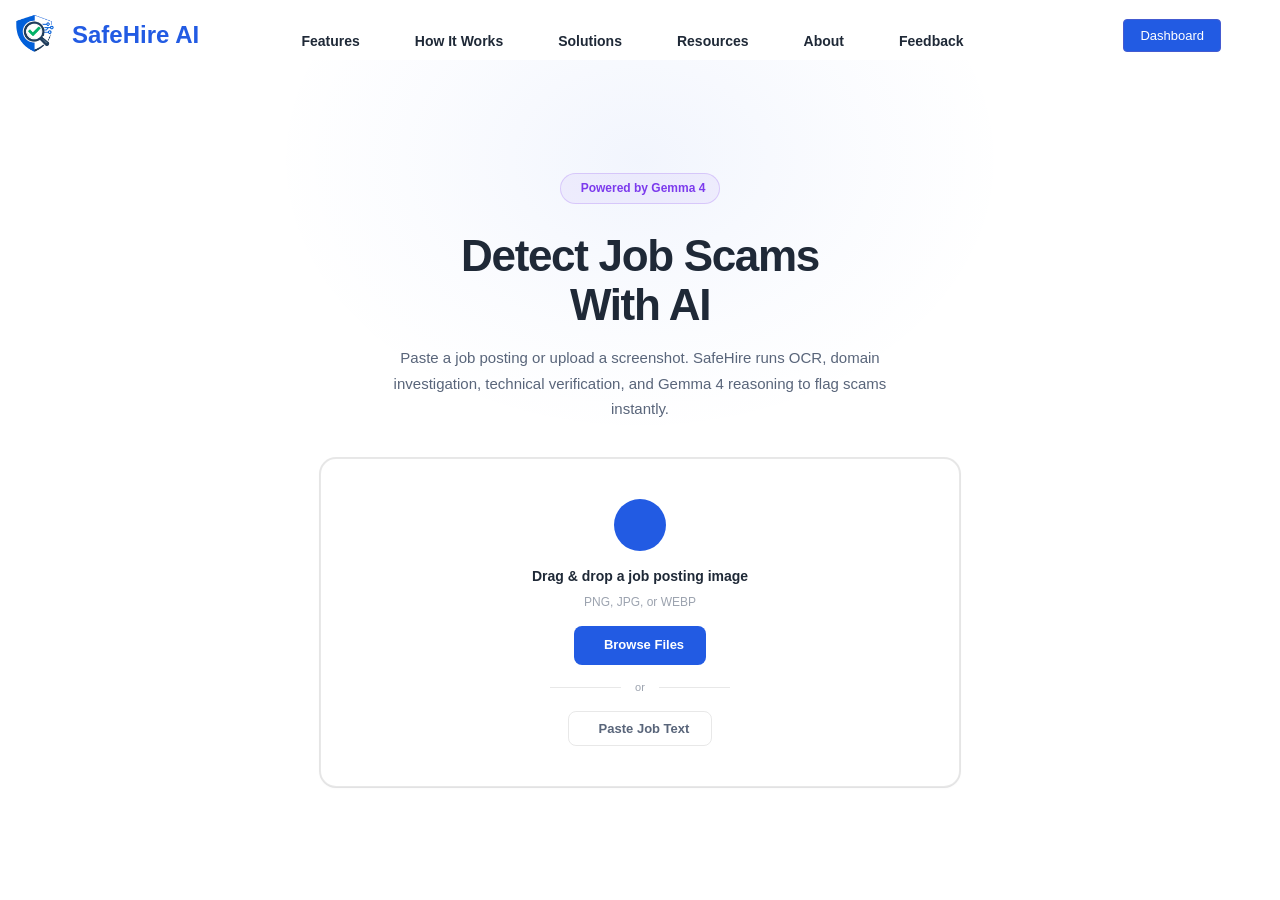
==== dashboard/dashboard.html @ 16c77e43 "feat: add feedback page with team contributions, judges feedback, and email delivery - Add Feedback " ====
<!DOCTYPE html>
<html lang="en">
<head>
<meta charset="UTF-8">
<meta name="viewport" content="width=device-width, initial-scale=1.0">
<title>SafeHire AI — Dashboard</title>
<link rel="stylesheet" href="style.css">
<link rel="stylesheet" href="https://cdnjs.cloudflare.com/ajax/libs/font-awesome/7.3.0/css/all.min.css" integrity="sha512-ApSLB1Pd3/bZN8fWB/RG9YhN/7bd9Hkf3AGaE2mPfebjrxagjuBtx2GcgdqIlJkUzwylBo61r9Xa9NmgBI0swA==" crossorigin="anonymous" referrerpolicy="no-referrer" />
<script src="https://unpkg.com/lucide@latest/dist/umd/lucide.js"></script>
<link rel="stylesheet" href="/dashboard/dashboard.css">
</head>
<body>

<!-- ============================== NAVBAR (same as landing page) ============================== -->
<nav class="navbar">
    <div class="nav-left">
       <a href="../index.html"><img src="/assets/logo.png" alt="SafeHire AI Logo" class="nav-logo"></a>
       <a href="../index.html"><h1 class="nav-title">SafeHire AI</h1></a>
    </div>
    <div class="nav-links" id="navLinks">
         <a href="/navbar/features.html">Features</a>
         <a href="/navbar/hiw.html">How It Works</a>
         <a href="/navbar/solutions.html">Solutions</a>
         <a href="/navbar/resources.html">Resources</a>
         <a href="/navbar/about.html">About</a>
         <a href="/navbar/feedback.html">Feedback</a>
    </div>
    <div class="nav-right">
        <button class="nav-signup-button" onclick="window.location.href='/dashboard/dashboard.html'">Dashboard</button>
        <button class="nav-theme-toggle" id="themeToggle" aria-label="Toggle theme">
            <i class="fa-solid fa-moon theme-icon-light"></i>
            <i class="fa-solid fa-sun theme-icon-dark"></i>
        </button>
        <button class="nav-hamburger" id="navHamburger" aria-label="Toggle navigation">
            <span></span>
            <span></span>
            <span></span>
        </button>
    </div>
</nav>

<!-- ============================== HERO SECTION ============================== -->
<section class="hero" id="heroSection">
  <div class="hero-bg-glow"></div>
  <div class="hero-content">

    <div class="hero-badge">
      <i data-lucide="sparkles"></i>
      <span>Powered by Gemma 4</span>
    </div>

    <h1 class="hero-title">Detect Job Scams<br>With AI</h1>
    <p class="hero-subtitle">Paste a job posting or upload a screenshot. SafeHire runs OCR, domain investigation, technical verification, and Gemma 4 reasoning to flag scams instantly.</p>

    <!-- Upload Card -->
    <div class="upload-card" id="uploadCard">
      <div class="upload-dropzone" id="dropzone">
        <div class="upload-icon-wrap">
          <i data-lucide="cloud-upload"></i>
        </div>
        <p class="upload-main-text">Drag & drop a job posting image</p>
        <p class="upload-sub-text">PNG, JPG, or WEBP</p>
        <label class="upload-browse-btn" for="fileInput">
          <i data-lucide="folder-open"></i>
          Browse Files
        </label>
        <input type="file" id="fileInput" accept="image/*" hidden>
        <div class="upload-divider">
          <span>or</span>
        </div>
        <button class="upload-paste-btn" id="pasteTextBtn">
          <i data-lucide="clipboard-paste"></i>
          Paste Job Text
        </button>
      </div>

      <!-- Paste text area -->
      <div class="paste-area" id="pasteArea" style="display:none;">
        <textarea id="pasteInput" placeholder="Paste the job posting text here..." rows="6"></textarea>
        <div class="paste-actions">
          <button class="btn-ghost" id="pasteCancelBtn">Cancel</button>
          <button class="btn-primary" id="pasteAnalyzeBtn">
            <i data-lucide="play"></i>
            Analyze Text
          </button>
        </div>
      </div>

      <!-- Image preview -->
      <div class="upload-preview" id="uploadPreview" style="display:none;">
        <img id="previewImg" src="" alt="Preview">
        <div class="preview-info">
          <span id="previewFileName"></span>
          <button class="btn-ghost btn-sm" id="previewRemoveBtn">
            <i data-lucide="x"></i> Remove
          </button>
        </div>
        <button class="btn-primary btn-analyze" id="analyzeBtn">
          <i data-lucide="scan"></i>
          Analyze Job Posting
        </button>
      </div>
    </div>

    <!-- Processing Pipeline -->
    <div class="pipeline" id="pipeline" style="display:none;">
      <div class="pipeline-header">
        <div class="pipeline-spinner-lg"></div>
        <span class="pipeline-status-text">Analyzing...</span>
      </div>
      <div class="pipeline-inner">
        <div class="pipeline-step" data-step="uploading">
          <div class="step-indicator">
            <div class="step-dot"></div>
            <div class="step-spinner"></div>
            <div class="step-check">&#10003;</div>
            <div class="step-fail">&#10007;</div>
          </div>
          <div class="step-line"></div>
          <div class="step-content">
            <span class="step-label" data-active="Uploading..." data-complete="Upload Complete" data-failed="Upload Failed">Uploading...</span>
          </div>
        </div>
        <div class="pipeline-step" data-step="ocr">
          <div class="step-indicator">
            <div class="step-dot"></div>
            <div class="step-spinner"></div>
            <div class="step-check">&#10003;</div>
            <div class="step-fail">&#10007;</div>
          </div>
          <div class="step-line"></div>
          <div class="step-content">
            <span class="step-label" data-active="OCR Extraction..." data-complete="OCR Complete" data-failed="OCR Failed">OCR Extraction...</span>
          </div>
        </div>
        <div class="pipeline-step" data-step="entity">
          <div class="step-indicator">
            <div class="step-dot"></div>
            <div class="step-spinner"></div>
            <div class="step-check">&#10003;</div>
            <div class="step-fail">&#10007;</div>
          </div>
          <div class="step-line"></div>
          <div class="step-content">
            <span class="step-label" data-active="Gemma Entity Extraction..." data-complete="Entity Extraction Complete" data-failed="Entity Extraction Failed">Gemma Entity Extraction...</span>
          </div>
        </div>
        <div class="pipeline-step" data-step="technical">
          <div class="step-indicator">
            <div class="step-dot"></div>
            <div class="step-spinner"></div>
            <div class="step-check">&#10003;</div>
            <div class="step-fail">&#10007;</div>
          </div>
          <div class="step-line"></div>
          <div class="step-content">
            <span class="step-label" data-active="Technical Investigation..." data-complete="Investigation Complete" data-failed="Investigation Failed">Technical Investigation...</span>
          </div>
        </div>
        <div class="pipeline-step" data-step="content_analysis">
          <div class="step-indicator">
            <div class="step-dot"></div>
            <div class="step-spinner"></div>
            <div class="step-check">&#10003;</div>
            <div class="step-fail">&#10007;</div>
          </div>
          <div class="step-line"></div>
          <div class="step-content">
            <span class="step-label" data-active="Content Analysis..." data-complete="Content Analysis Complete" data-failed="Content Analysis Failed">Content Analysis...</span>
          </div>
        </div>
        <div class="pipeline-step" data-step="reasoning">
          <div class="step-indicator">
            <div class="step-dot"></div>
            <div class="step-spinner"></div>
            <div class="step-check">&#10003;</div>
            <div class="step-fail">&#10007;</div>
          </div>
          <div class="step-line"></div>
          <div class="step-content">
            <span class="step-label" data-active="Gemma AI Reasoning..." data-complete="Reasoning Complete" data-failed="Reasoning Failed">Gemma AI Reasoning...</span>
          </div>
        </div>
        <div class="pipeline-step" data-step="report">
          <div class="step-indicator">
            <div class="step-dot"></div>
            <div class="step-spinner"></div>
            <div class="step-check">&#10003;</div>
            <div class="step-fail">&#10007;</div>
          </div>
          <div class="step-content">
            <span class="step-label" data-active="Generating Report..." data-complete="Report Complete" data-failed="Report Failed">Generating Report...</span>
          </div>
        </div>
      </div>
    </div>

  </div>
</section>

<!-- ============================== RESULTS DASHBOARD ============================== -->
<section class="results-section" id="resultsSection" style="display:none;">

  <div class="results-header">
    <h2 class="results-title">
      <i data-lucide="clipboard-check"></i>
      Analysis Results
    </h2>
    <button class="btn-ghost" id="newAnalysisBtn">
      <i data-lucide="plus"></i>
      New Analysis
    </button>
  </div>

  <!-- Top Row: Verdict + Job Info -->
  <div class="results-top-row">
    <div class="card verdict-card" id="verdictCard">
      <div class="card-accent-bar"></div>
      <div class="card-header">
        <h3><i data-lucide="shield-alert"></i> Final AI Verdict</h3>
      </div>
      <div class="verdict-body">
        <div class="verdict-badge" id="verdictBadge">SAFE</div>
        <div class="verdict-score">
          <span class="score-number" id="scoreNumber">18</span>
          <span class="score-total">/ 100</span>
        </div>
        <div class="risk-breakdown" id="riskBreakdown">
          <div class="risk-component">
            <span class="risk-component-label">Technical</span>
            <div class="risk-bar-track"><div class="risk-bar-fill" id="riskBarTechnical" style="width:0%"></div></div>
            <span class="risk-component-value" id="riskValTechnical">--</span>
          </div>
          <div class="risk-component">
            <span class="risk-component-label">Content</span>
            <div class="risk-bar-track"><div class="risk-bar-fill" id="riskBarContent" style="width:0%"></div></div>
            <span class="risk-component-value" id="riskValContent">--</span>
          </div>
          <div class="risk-component">
            <span class="risk-component-label">Reasoning</span>
            <div class="risk-bar-track"><div class="risk-bar-fill" id="riskBarReasoning" style="width:0%"></div></div>
            <span class="risk-component-value" id="riskValReasoning">--</span>
          </div>
        </div>
        <div class="verdict-meta">
          <div class="meta-item">
            <span class="meta-label">Confidence</span>
            <span class="meta-value" id="confidenceLevel">High</span>
          </div>
          <div class="meta-item">
            <span class="meta-label">Generated</span>
            <span class="meta-value" id="generatedTime">--</span>
          </div>
        </div>
      </div>
    </div>

    <div class="card" id="jobInfoCard">
      <div class="card-header">
        <h3><i data-lucide="briefcase"></i> Extracted Job Information</h3>
      </div>
      <div class="job-info-grid" id="jobInfoGrid">
        <div class="info-row"><span class="info-label">Company</span><span class="info-value" id="infoCompany">--</span></div>
        <div class="info-row"><span class="info-label">Job Title</span><span class="info-value" id="infoTitle">--</span></div>
        <div class="info-row"><span class="info-label">Location</span><span class="info-value" id="infoLocation">--</span></div>
        <div class="info-row"><span class="info-label">Salary</span><span class="info-value" id="infoSalary">--</span></div>
        <div class="info-row"><span class="info-label">Recruiter</span><span class="info-value" id="infoRecruiter">--</span></div>
        <div class="info-row"><span class="info-label">Email</span><span class="info-value" id="infoEmail">--</span></div>
        <div class="info-row"><span class="info-label">Phone</span><span class="info-value" id="infoPhone">--</span></div>
        <div class="info-row"><span class="info-label">Website</span><span class="info-value" id="infoWebsite">--</span></div>
        <div class="info-row full-width"><span class="info-label">Required Skills</span><span class="info-value" id="infoSkills">--</span></div>
      </div>
    </div>
  </div>

  <!-- Main 2-Column Grid -->
  <div class="results-grid">
    <div class="results-left">

      <div class="card reasoning-card" id="reasoningCard">
        <div class="card-accent-bar card-accent-bar--purple"></div>
        <div class="card-header">
          <h3><i data-lucide="brain-circuit"></i> Gemma 4 AI Reasoning</h3>
          <span class="gemma-badge">Gemma 4</span>
        </div>
        <div class="reasoning-body">
          <div class="reasoning-row"><span class="reasoning-label">Risk Score</span><span class="reasoning-value" id="reasoningScore">--</span></div>
          <div class="reasoning-row"><span class="reasoning-label">Final Verdict</span><span class="reasoning-value" id="reasoningVerdict">--</span></div>
          <div class="reasoning-section">
            <h4><i data-lucide="flag"></i> Red Flags</h4>
            <ul id="redFlagsList" class="flag-list red-flags"></ul>
          </div>
          <div class="reasoning-section">
            <h4><i data-lucide="flag"></i> Green Flags</h4>
            <ul id="greenFlagsList" class="flag-list green-flags"></ul>
          </div>
          <div class="reasoning-section">
            <h4><i data-lucide="message-square"></i> Detailed Explanation</h4>
            <p class="explanation-text" id="explanationText">--</p>
          </div>
        </div>
      </div>

      <div class="card" id="contentAnalysisCard">
        <div class="card-header">
          <h3><i data-lucide="file-search"></i> Content Analysis</h3>
        </div>
        <div id="contentAnalysisBody">
          <p class="placeholder-text">Analyzing...</p>
        </div>
      </div>

    </div>

    <div class="results-right">

      <div class="card" id="technicalCard">
        <div class="card-header">
          <h3><i data-lucide="radar"></i> Technical Investigation</h3>
        </div>
        <div class="tech-checks" id="techChecks">
          <div class="tech-row" data-check="domain_registered"><span class="tech-icon"><i data-lucide="globe"></i></span><span class="tech-label">Domain Registered</span><span class="tech-status" id="checkDomainRegistered">--</span></div>
          <div class="tech-row" data-check="website_reachable"><span class="tech-icon"><i data-lucide="wifi"></i></span><span class="tech-label">Website Reachable</span><span class="tech-status" id="checkWebsiteReachable">--</span></div>
          <div class="tech-row" data-check="https_enabled"><span class="tech-icon"><i data-lucide="lock"></i></span><span class="tech-label">HTTPS Enabled</span><span class="tech-status" id="checkHttpsEnabled">--</span></div>
          <div class="tech-row" data-check="ssl_valid"><span class="tech-icon"><i data-lucide="shield-check"></i></span><span class="tech-label">SSL Certificate Valid</span><span class="tech-status" id="checkSslValid">--</span></div>
          <div class="tech-row" data-check="mx_record"><span class="tech-icon"><i data-lucide="mail"></i></span><span class="tech-label">MX Record</span><span class="tech-status" id="checkMxRecord">--</span></div>
          <div class="tech-row" data-check="spf_record"><span class="tech-icon"><i data-lucide="shield"></i></span><span class="tech-label">SPF Record</span><span class="tech-status" id="checkSpfRecord">--</span></div>
          <div class="tech-row" data-check="dmarc_record"><span class="tech-icon"><i data-lucide="shield-alert"></i></span><span class="tech-label">DMARC Record</span><span class="tech-status" id="checkDmarcRecord">--</span></div>
          <div class="tech-row" data-check="email_domain_match"><span class="tech-icon"><i data-lucide="at-sign"></i></span><span class="tech-label">Email Domain Match</span><span class="tech-status" id="checkEmailDomainMatch">--</span></div>
          <div class="tech-row" data-check="disposable_email"><span class="tech-icon"><i data-lucide="trash-2"></i></span><span class="tech-label">Disposable Email</span><span class="tech-status" id="checkDisposableEmail">--</span></div>
          <div class="tech-row" data-check="free_email"><span class="tech-icon"><i data-lucide="inbox"></i></span><span class="tech-label">Free Email Provider</span><span class="tech-status" id="checkFreeEmail">--</span></div>
          <div class="tech-row" data-check="live_verification"><span class="tech-icon"><i data-lucide="activity"></i></span><span class="tech-label">Live Website Verification</span><span class="tech-status" id="checkLiveVerification">--</span></div>
          <div class="tech-row" data-check="phone_valid"><span class="tech-icon"><i data-lucide="phone"></i></span><span class="tech-label">Phone Valid</span><span class="tech-status" id="checkPhoneValid">--</span></div>
        </div>
      </div>

      <div class="card" id="riskIndicatorsCard">
        <div class="card-header">
          <h3><i data-lucide="alert-triangle"></i> Risk Indicators</h3>
        </div>
        <div class="risk-chips" id="riskChips"></div>
      </div>

      <div class="card" id="evidenceCard">
        <div class="card-header">
          <h3><i data-lucide="file-search"></i> Technical Evidence</h3>
        </div>
        <div class="accordion" id="evidenceAccordion">
          <div class="accordion-item">
            <button class="accordion-trigger" data-target="whoisContent"><span><i data-lucide="clock"></i> WHOIS Information</span><span class="tech-status" id="whoisStatus" style="font-size:11px;margin-right:8px;">UNKNOWN</span><i data-lucide="chevron-down" class="accordion-chevron"></i></button>
            <div class="accordion-content" id="whoisContent"><div class="evidence-grid"><div class="evidence-row"><span class="evidence-label">Creation Date</span><span class="evidence-value" id="whoisCreated">--</span></div><div class="evidence-row"><span class="evidence-label">Expiry Date</span><span class="evidence-value" id="whoisExpiry">--</span></div><div class="evidence-row"><span class="evidence-label">Registrar</span><span class="evidence-value" id="whoisRegistrar">--</span></div></div></div>
          </div>
          <div class="accordion-item">
            <button class="accordion-trigger" data-target="dnsContent"><span><i data-lucide="network"></i> DNS Records</span><span class="tech-status" id="dnsStatus" style="font-size:11px;margin-right:8px;">UNKNOWN</span><i data-lucide="chevron-down" class="accordion-chevron"></i></button>
            <div class="accordion-content" id="dnsContent"><div class="evidence-grid"><div class="evidence-row"><span class="evidence-label">A Records</span><span class="evidence-value mono" id="dnsA">--</span></div><div class="evidence-row"><span class="evidence-label">MX Records</span><span class="evidence-value mono" id="dnsMx">--</span></div><div class="evidence-row"><span class="evidence-label">TXT Records</span><span class="evidence-value mono" id="dnsTxt">--</span></div></div></div>
          </div>
          <div class="accordion-item">
            <button class="accordion-trigger" data-target="tlsContent"><span><i data-lucide="lock"></i> TLS / SSL Details</span><span class="tech-status" id="tlsStatus" style="font-size:11px;margin-right:8px;">UNKNOWN</span><i data-lucide="chevron-down" class="accordion-chevron"></i></button>
            <div class="accordion-content" id="tlsContent"><div class="evidence-grid"><div class="evidence-row"><span class="evidence-label">TLS Version</span><span class="evidence-value" id="tlsVersion">--</span></div><div class="evidence-row"><span class="evidence-label">SSL Issuer</span><span class="evidence-value" id="tlsIssuer">--</span></div></div></div>
          </div>
          <div class="accordion-item">
            <button class="accordion-trigger" data-target="httpContent"><span><i data-lucide="globe"></i> HTTP Status</span><i data-lucide="chevron-down" class="accordion-chevron"></i></button>
            <div class="accordion-content" id="httpContent"><div class="evidence-grid"><div class="evidence-row"><span class="evidence-label">HTTP Status Code</span><span class="evidence-value" id="httpStatus">--</span></div></div></div>
          </div>
          <div class="accordion-item">
            <button class="accordion-trigger" data-target="emailValidContent"><span><i data-lucide="mail-check"></i> Email Validation</span><span class="tech-status" id="emailValidStatus" style="font-size:11px;margin-right:8px;">UNKNOWN</span><i data-lucide="chevron-down" class="accordion-chevron"></i></button>
            <div class="accordion-content" id="emailValidContent"><div class="evidence-grid"><div class="evidence-row"><span class="evidence-label">Deliverability</span><span class="evidence-value" id="emailDeliverability">--</span></div><div class="evidence-row"><span class="evidence-label">Quality Score</span><span class="evidence-value" id="emailQualityScore">--</span></div><div class="evidence-row"><span class="evidence-label">SMTP Valid</span><span class="evidence-value" id="emailSmtpValid">--</span></div><div class="evidence-row"><span class="evidence-label">MX Found</span><span class="evidence-value" id="emailMxFound">--</span></div><div class="evidence-row"><span class="evidence-label">Disposable</span><span class="evidence-value" id="emailDisposable">--</span></div><div class="evidence-row"><span class="evidence-label">Free Email</span><span class="evidence-value" id="emailFree">--</span></div><div class="evidence-row"><span class="evidence-label">Role Email</span><span class="evidence-value" id="emailRole">--</span></div><div class="evidence-row"><span class="evidence-label">Catch-All</span><span class="evidence-value" id="emailCatchall">--</span></div><div class="evidence-row"><span class="evidence-label">Autocorrect</span><span class="evidence-value" id="emailAutocorrect">--</span></div></div></div>
          </div>
          <div class="accordion-item">
            <button class="accordion-trigger" data-target="phoneIntelContent"><span><i data-lucide="phone"></i> Phone Intelligence</span><span class="tech-status" id="phoneIntelStatus" style="font-size:11px;margin-right:8px;">UNKNOWN</span><i data-lucide="chevron-down" class="accordion-chevron"></i></button>
            <div class="accordion-content" id="phoneIntelContent"><div class="evidence-grid"><div class="evidence-row"><span class="evidence-label">Valid</span><span class="evidence-value" id="phoneValid">--</span></div><div class="evidence-row"><span class="evidence-label">Line Type</span><span class="evidence-value" id="phoneLineType">--</span></div><div class="evidence-row"><span class="evidence-label">Line Status</span><span class="evidence-value" id="phoneLineStatus">--</span></div><div class="evidence-row"><span class="evidence-label">Carrier</span><span class="evidence-value" id="phoneCarrier">--</span></div><div class="evidence-row"><span class="evidence-label">Country</span><span class="evidence-value" id="phoneCountry">--</span></div><div class="evidence-row"><span class="evidence-label">Risk Level</span><span class="evidence-value" id="phoneRiskLevel">--</span></div><div class="evidence-row"><span class="evidence-label">Breaches</span><span class="evidence-value" id="phoneBreaches">--</span></div></div></div>
          </div>
        </div>
      </div>

    </div>
  </div>

  <!-- Processing Timeline -->
  <div class="timeline-section" id="timelineSection">
    <h3 class="timeline-title"><i data-lucide="git-branch"></i> Processing Timeline</h3>
    <div class="timeline" id="timeline">
      <div class="timeline-item" data-tl="ocr"><div class="tl-dot"></div><div class="tl-line"></div><div class="tl-content"><i data-lucide="scan-text"></i><span>OCR Complete</span></div></div>
      <div class="timeline-item" data-tl="entity"><div class="tl-dot"></div><div class="tl-line"></div><div class="tl-content"><i data-lucide="brain"></i><span>Entity Extraction</span></div></div>
      <div class="timeline-item" data-tl="domain"><div class="tl-dot"></div><div class="tl-line"></div><div class="tl-content"><i data-lucide="globe"></i><span>Domain Investigation</span></div></div>
      <div class="timeline-item" data-tl="dns"><div class="tl-dot"></div><div class="tl-line"></div><div class="tl-content"><i data-lucide="network"></i><span>DNS Verification</span></div></div>
      <div class="timeline-item" data-tl="ssl"><div class="tl-dot"></div><div class="tl-line"></div><div class="tl-content"><i data-lucide="lock"></i><span>SSL Verification</span></div></div>
      <div class="timeline-item" data-tl="email"><div class="tl-dot"></div><div class="tl-line"></div><div class="tl-content"><i data-lucide="mail-check"></i><span>Email Analysis</span></div></div>
      <div class="timeline-item" data-tl="reasoning"><div class="tl-dot"></div><div class="tl-line"></div><div class="tl-content"><i data-lucide="brain-circuit"></i><span>Gemma AI Reasoning</span></div></div>
      <div class="timeline-item" data-tl="report"><div class="tl-dot"></div><div class="tl-content"><i data-lucide="file-check"></i><span>Final Report Generated</span></div></div>
    </div>
  </div>

</section>

<script src="script.js"></script>
<script src="/dashboard/dashboard.js"></script>
</body>
</html>
---- dashboard/dashboard.css ----
/* ==========================================================================
   ROOT VARIABLES — Light Theme (default, matches landing page)
   ========================================================================== */
:root {
  --bg-primary: #ffffff;
  --bg-secondary: #f8f9fb;
  --bg-card: #ffffff;
  --bg-card-hover: #f8f9fb;
  --border: rgba(128, 128, 128, 0.18);
  --border-hover: rgba(128, 128, 128, 0.32);
  --text-primary: #1f2937;
  --text-secondary: #59657a;
  --text-muted: #9ca3af;
  --accent: #225be3;
  --accent-hover: #1d4fd8;
  --accent-light: rgba(34, 91, 227, 0.08);
  --green: #10b981;
  --green-bg: rgba(16, 185, 129, 0.08);
  --green-border: rgba(16, 185, 129, 0.25);
  --red: #ef4444;
  --red-bg: rgba(239, 68, 68, 0.06);
  --red-border: rgba(239, 68, 68, 0.2);
  --orange: #f59e0b;
  --orange-bg: rgba(245, 158, 11, 0.08);
  --orange-border: rgba(245, 158, 11, 0.25);
  --blue-bg: rgba(34, 91, 227, 0.06);
  --blue-border: rgba(34, 91, 227, 0.2);
  --purple: #7c3aed;
  --purple-bg: rgba(124, 58, 237, 0.06);
  --purple-border: rgba(124, 58, 237, 0.2);
  --shadow-card: 0 1px 3px rgba(16, 24, 40, 0.04), 0 0 0 1px var(--border);
  --shadow-card-hover: 0 4px 16px rgba(16, 24, 40, 0.08), 0 0 0 1px var(--border-hover);
  --radius-sm: 6px;
  --radius-md: 8px;
  --radius-lg: 12px;
  --radius-xl: 16px;
  --radius-full: 9999px;
  --topnav-h: 60px;
  --transition: 0.2s ease;
}

/* ==========================================================================
   DARK MODE — activated via body.light (JS toggle)
   ========================================================================== */
body.light {
  --bg-primary: #0a0a12;
  --bg-secondary: #101019;
  --bg-card: rgba(255, 255, 255, 0.03);
  --bg-card-hover: rgba(255, 255, 255, 0.05);
  --border: rgba(255, 255, 255, 0.07);
  --border-hover: rgba(255, 255, 255, 0.14);
  --text-primary: #f0f4f8;
  --text-secondary: #8b97a8;
  --text-muted: #5a6577;
  --accent: #6366f1;
  --accent-hover: #4f46e5;
  --accent-light: rgba(99, 102, 241, 0.1);
  --green: #10b981;
  --green-bg: rgba(16, 185, 129, 0.1);
  --green-border: rgba(16, 185, 129, 0.2);
  --red: #ef4444;
  --red-bg: rgba(239, 68, 68, 0.1);
  --red-border: rgba(239, 68, 68, 0.2);
  --orange: #f59e0b;
  --orange-bg: rgba(245, 158, 11, 0.1);
  --orange-border: rgba(245, 158, 11, 0.2);
  --blue-bg: rgba(99, 102, 241, 0.1);
  --blue-border: rgba(99, 102, 241, 0.2);
  --purple: #8b5cf6;
  --purple-bg: rgba(139, 92, 246, 0.1);
  --purple-border: rgba(139, 92, 246, 0.2);
  --shadow-card: 0 2px 12px rgba(0, 0, 0, 0.25), 0 0 0 1px var(--border);
  --shadow-card-hover: 0 8px 32px rgba(0, 0, 0, 0.35), 0 0 0 1px var(--border-hover);
}

/* ==========================================================================
   RESET
   ========================================================================== */
*, *::before, *::after { box-sizing: border-box; margin: 0; padding: 0; }

body {
  font-family: -apple-system, BlinkMacSystemFont, 'SF Pro Display', 'SF Pro Text', 'Helvetica Neue', Helvetica, Arial, sans-serif;
  background: var(--bg-primary);
  color: var(--text-primary);
  font-size: 14px;
  line-height: 1.6;
  -webkit-font-smoothing: antialiased;
  min-height: 100vh;
  overflow-x: hidden;
  padding-top: 60px;
}

button, input, textarea, select { font-family: inherit; }
button { cursor: pointer; border: none; background: none; color: inherit; }
a { text-decoration: none; color: inherit; }
ul { list-style: none; }
img { max-width: 100%; display: block; }
svg { display: inline-block; vertical-align: middle; }

/* ==========================================================================
   NAVBAR (landing page style)
   ========================================================================== */
.navbar {
  background: none;
  position: fixed;
  width: 100%;
  top: 0;
  z-index: 1000;
  height: 60px;
  display: grid;
  grid-template-columns: 1fr auto 1fr;
  align-items: center;
  padding-left: 0;
  padding-right: 15px;
  transition: background-color 0.3s ease, box-shadow 0.3s ease, border 0.3s ease;
}

.navbar.scrolled {
  background: rgba(255, 255, 255, 0.96);
  box-shadow: 0 16px 40px rgba(15, 23, 42, 0.08);
  border-bottom: 1px solid rgba(34, 91, 227, 0.08);
  backdrop-filter: blur(12px);
}

body.light .navbar.scrolled {
  background: rgba(10, 10, 18, 0.92);
  border-bottom: 1px solid rgba(255, 255, 255, 0.06);
}

.nav-left {
  display: flex;
  align-items: center;
  gap: 2px;
  justify-self: start;
}

.nav-logo { height: 70px; }

.nav-title {
  font-size: 1.5rem;
  color: #225be3;
}

body.light .nav-title {
  background: linear-gradient(135deg, #6366f1, #8b5cf6);
  -webkit-background-clip: text;
  -webkit-text-fill-color: transparent;
  background-clip: text;
}

.nav-links {
  display: flex;
  align-items: center;
  padding-top: 12px;
  gap: 55px;
  justify-self: center;
}

.nav-links a {
  text-decoration: none;
  color: var(--text-primary);
  font-weight: 550;
  font-size: 14px;
  transition: color 0.3s ease;
}

.nav-links a.active { color: #225be3; }
body.light .nav-links a.active { color: #6366f1; }
.nav-links a:hover { color: #225be3; }
body.light .nav-links a:hover { color: #818cf8; }

.nav-right {
  display: flex;
  align-items: center;
  gap: 8px;
  justify-self: end;
}

.nav-signup-button {
  padding: 8px 16px;
  background-color: #225be3;
  color: white;
  border: 1px solid #445bd1;
  border-radius: 4px;
  cursor: pointer;
  font-size: 13px;
  font-weight: 500;
}

body.light .nav-signup-button {
  background: linear-gradient(135deg, #6366f1, #8b5cf6);
  border: none;
}

.nav-theme-toggle {
  width: 36px;
  height: 36px;
  border-radius: 6px;
  display: flex;
  align-items: center;
  justify-content: center;
  color: var(--text-secondary);
  transition: all 0.2s ease;
}
.nav-theme-toggle:hover { color: var(--text-primary); background: rgba(0,0,0,0.04); }
body.light .nav-theme-toggle:hover { background: rgba(255,255,255,0.06); }

.theme-icon-dark { display: none; }
body.light .theme-icon-light { display: none; }
body.light .theme-icon-dark { display: inline-block; }

/* Hamburger */
.nav-hamburger {
  display: none;
  flex-direction: column;
  justify-content: center;
  gap: 5px;
  background: none;
  border: none;
  cursor: pointer;
  padding: 5px;
  z-index: 200;
}
.nav-hamburger span {
  display: block;
  width: 25px;
  height: 3px;
  background-color: var(--text-primary);
  border-radius: 2px;
  transition: transform 0.3s ease, opacity 0.3s ease;
}
.nav-hamburger.active span:nth-child(1) { transform: rotate(45deg) translate(5px, 6px); }
.nav-hamburger.active span:nth-child(2) { opacity: 0; }
.nav-hamburger.active span:nth-child(3) { transform: rotate(-45deg) translate(5px, -6px); }

/* ==========================================================================
   HERO SECTION
   ========================================================================== */
.hero {
  position: relative;
  min-height: calc(100vh - 60px);
  display: flex;
  align-items: center;
  justify-content: center;
  padding: 40px 24px;
  overflow: hidden;
}

.hero-bg-glow {
  position: absolute;
  top: -200px; left: 50%;
  transform: translateX(-50%);
  width: 800px; height: 600px;
  background: radial-gradient(ellipse, rgba(34, 91, 227, 0.06) 0%, rgba(34, 91, 227, 0.02) 40%, transparent 65%);
  pointer-events: none;
}

body.light .hero-bg-glow {
  background: radial-gradient(ellipse, rgba(99, 102, 241, 0.08) 0%, rgba(139, 92, 246, 0.03) 35%, transparent 60%);
}

.hero-content {
  position: relative; z-index: 1;
  width: 100%; max-width: 640px;
  display: flex;
  flex-direction: column;
  align-items: center;
  text-align: center;
}

.hero-badge {
  display: inline-flex;
  align-items: center;
  gap: 6px;
  padding: 5px 14px;
  background: var(--purple-bg);
  border: 1px solid var(--purple-border);
  border-radius: var(--radius-full);
  font-size: 12px;
  font-weight: 600;
  color: var(--purple);
  margin-bottom: 28px;
}
.hero-badge svg { width: 13px; height: 13px; }

.hero-title {
  font-size: 44px;
  font-weight: 800;
  line-height: 1.1;
  letter-spacing: -0.03em;
  margin-bottom: 16px;
  color: var(--text-primary);
}

.hero-subtitle {
  font-size: 15px;
  color: var(--text-secondary);
  max-width: 500px;
  line-height: 1.7;
  margin-bottom: 36px;
}

/* ==========================================================================
   UPLOAD CARD
   ========================================================================== */
.upload-card {
  width: 100%;
  background: var(--bg-card);
  border: 1px solid var(--border);
  border-radius: var(--radius-xl);
  overflow: hidden;
  box-shadow: var(--shadow-card);
}

.upload-dropzone {
  padding: 40px 24px;
  display: flex;
  flex-direction: column;
  align-items: center;
  gap: 14px;
  transition: all var(--transition);
  cursor: pointer;
}

.upload-dropzone.drag-over {
  background: var(--accent-light);
  border-color: var(--accent);
}

.upload-icon-wrap {
  width: 52px; height: 52px;
  border-radius: 50%;
  background: var(--accent);
  display: flex;
  align-items: center;
  justify-content: center;
}
body.light .upload-icon-wrap {
  background: linear-gradient(135deg, #6366f1, #8b5cf6);
  box-shadow: 0 4px 20px rgba(99, 102, 241, 0.25);
}
.upload-icon-wrap svg { width: 22px; height: 22px; color: #fff; }

.upload-main-text { font-size: 14px; font-weight: 600; color: var(--text-primary); }
.upload-sub-text { font-size: 12px; color: var(--text-muted); margin-top: -8px; }

.upload-browse-btn {
  display: inline-flex;
  align-items: center;
  gap: 8px;
  padding: 9px 22px;
  background: var(--accent);
  color: #fff;
  font-size: 13px;
  font-weight: 600;
  border-radius: var(--radius-md);
  cursor: pointer;
  transition: all var(--transition);
}
body.light .upload-browse-btn {
  background: linear-gradient(135deg, #6366f1, #8b5cf6);
}
.upload-browse-btn:hover { opacity: 0.9; transform: translateY(-1px); }
.upload-browse-btn svg { width: 15px; height: 15px; }

.upload-divider {
  display: flex;
  align-items: center;
  gap: 14px;
  width: 180px;
}
.upload-divider::before,
.upload-divider::after {
  content: '';
  flex: 1; height: 1px;
  background: var(--border);
}
.upload-divider span { font-size: 11px; color: var(--text-muted); font-weight: 500; }

.upload-paste-btn {
  display: inline-flex;
  align-items: center;
  gap: 8px;
  padding: 9px 22px;
  background: transparent;
  border: 1.5px solid var(--border);
  color: var(--text-secondary);
  font-size: 13px;
  font-weight: 600;
  border-radius: var(--radius-md);
  transition: all var(--transition);
}
.upload-paste-btn:hover { background: var(--bg-secondary); color: var(--text-primary); border-color: var(--border-hover); }
.upload-paste-btn svg { width: 15px; height: 15px; }

/* Paste Area */
.paste-area { padding: 20px; }
.paste-area textarea {
  width: 100%;
  background: var(--bg-secondary);
  border: 1px solid var(--border);
  border-radius: var(--radius-md);
  padding: 12px 14px;
  color: var(--text-primary);
  font-size: 13px;
  line-height: 1.6;
  resize: vertical;
  outline: none;
  transition: border-color var(--transition);
}
.paste-area textarea:focus { border-color: var(--accent); }
.paste-area textarea::placeholder { color: var(--text-muted); }

.paste-actions {
  display: flex;
  justify-content: flex-end;
  gap: 8px;
  margin-top: 12px;
}

/* Upload Preview */
.upload-preview {
  padding: 20px;
  display: flex;
  flex-direction: column;
  align-items: center;
  gap: 14px;
}
.upload-preview img {
  max-height: 180px;
  border-radius: var(--radius-md);
  object-fit: contain;
  border: 1px solid var(--border);
}
.preview-info {
  display: flex;
  align-items: center;
  gap: 10px;
  font-size: 12px;
  color: var(--text-secondary);
}
.btn-analyze { margin-top: 2px; }

/* ==========================================================================
   BUTTONS
   ========================================================================== */
.btn-primary {
  display: inline-flex;
  align-items: center;
  gap: 7px;
  padding: 9px 22px;
  background: var(--accent);
  color: #fff;
  font-size: 13px;
  font-weight: 600;
  border-radius: var(--radius-md);
  transition: all var(--transition);
}
body.light .btn-primary {
  background: linear-gradient(135deg, #6366f1, #8b5cf6);
}
.btn-primary:hover { opacity: 0.9; transform: translateY(-1px); }
.btn-primary svg { width: 15px; height: 15px; }
.btn-primary:disabled { opacity: 0.4; cursor: not-allowed; transform: none; }

.btn-ghost {
  display: inline-flex;
  align-items: center;
  gap: 7px;
  padding: 9px 18px;
  background: transparent;
  border: 1px solid var(--border);
  color: var(--text-secondary);
  font-size: 13px;
  font-weight: 600;
  border-radius: var(--radius-md);
  transition: all var(--transition);
}
.btn-ghost:hover { background: var(--bg-secondary); color: var(--text-primary); }
.btn-ghost svg { width: 15px; height: 15px; }
.btn-sm { padding: 5px 12px; font-size: 12px; }

/* ==========================================================================
   PROCESSING PIPELINE
   ========================================================================== */
.pipeline {
  width: 100%;
  max-width: 440px;
  margin-top: 32px;
}

.pipeline-header {
  display: flex;
  align-items: center;
  gap: 12px;
  margin-bottom: 18px;
  justify-content: center;
}

.pipeline-spinner-lg {
  width: 18px; height: 18px;
  border-radius: 50%;
  border: 2.5px solid var(--border);
  border-top-color: var(--accent);
  animation: spin 0.7s linear infinite;
}

.pipeline-status-text {
  font-size: 14px;
  font-weight: 600;
  color: var(--text-secondary);
}

.pipeline-inner { display: flex; flex-direction: column; }

.pipeline-step {
  display: flex;
  align-items: center;
  padding: 7px 0;
  position: relative;
  opacity: 0.25;
  transition: opacity 0.4s ease;
}
.pipeline-step.active { opacity: 1; }
.pipeline-step.complete { opacity: 1; }
.pipeline-step.failed { opacity: 1; }

.step-indicator {
  width: 22px; height: 22px;
  flex-shrink: 0;
  position: relative; z-index: 1;
}

.step-dot {
  width: 22px; height: 22px;
  border-radius: 50%;
  background: transparent;
  border: 2px solid var(--border);
  position: absolute;
  top: 0; left: 0;
  transition: all 0.4s ease;
}

.step-spinner {
  width: 22px; height: 22px;
  border-radius: 50%;
  border: 2.5px solid transparent;
  border-top-color: var(--accent);
  border-right-color: var(--accent);
  position: absolute;
  top: 0; left: 0;
  opacity: 0;
  transition: opacity 0.3s ease;
}
.pipeline-step.active .step-spinner { opacity: 1; animation: spin 0.7s linear infinite; }
.pipeline-step.active .step-dot {
  background: var(--accent-light);
  border-color: var(--accent);
  box-shadow: 0 0 10px rgba(34, 91, 227, 0.2);
}
body.light .pipeline-step.active .step-dot {
  box-shadow: 0 0 12px rgba(99, 102, 241, 0.35);
}

.step-check {
  width: 22px; height: 22px;
  display: flex; align-items: center; justify-content: center;
  font-size: 11px; font-weight: 700; color: #fff;
  border-radius: 50%;
  background: var(--green);
  position: absolute;
  top: 0; left: 0;
  opacity: 0; transform: scale(0.5);
  transition: all 0.3s cubic-bezier(0.34, 1.56, 0.64, 1);
}
.pipeline-step.complete .step-check { opacity: 1; transform: scale(1); }
.pipeline-step.complete .step-dot { opacity: 0; }

.step-fail {
  width: 22px; height: 22px;
  display: flex; align-items: center; justify-content: center;
  font-size: 11px; font-weight: 700; color: #fff;
  border-radius: 50%;
  background: var(--red);
  position: absolute;
  top: 0; left: 0;
  opacity: 0; transform: scale(0.5);
  transition: all 0.3s cubic-bezier(0.34, 1.56, 0.64, 1);
}
.pipeline-step.failed .step-fail { opacity: 1; transform: scale(1); }
.pipeline-step.failed .step-dot { opacity: 0; }

.step-line {
  position: absolute;
  left: 10px; top: 22px;
  width: 2px;
  height: calc(100%);
  background: var(--border);
  z-index: 0;
  transition: background 0.4s ease;
}
.pipeline-step.complete .step-line { background: var(--green); }
.pipeline-step.failed .step-line { background: var(--red); }

.step-content {
  display: flex;
  align-items: center;
  gap: 10px;
  font-size: 13px;
  font-weight: 500;
  color: var(--text-secondary);
  padding-left: 10px;
  transition: color 0.3s ease;
}
.pipeline-step.active .step-content { color: var(--text-primary); }
.pipeline-step.complete .step-content { color: var(--green); }
.pipeline-step.failed .step-content { color: var(--red); }

@keyframes spin { to { transform: rotate(360deg); } }

/* ==========================================================================
   RESULTS SECTION
   ========================================================================== */
.results-section {
  padding: 28px 32px 48px;
  max-width: 1360px;
  margin-left: auto; margin-right: auto;
}

.results-header {
  display: flex;
  align-items: center;
  justify-content: space-between;
  margin-bottom: 24px;
}

.results-title {
  font-size: 20px;
  font-weight: 700;
  display: flex;
  align-items: center;
  gap: 10px;
}
.results-title svg { width: 20px; height: 20px; color: var(--accent); }

/* ==========================================================================
   CARD (shared)
   ========================================================================== */
.card {
  background: var(--bg-card);
  border: 1px solid var(--border);
  border-radius: var(--radius-lg);
  padding: 22px;
  box-shadow: var(--shadow-card);
  transition: border-color 0.3s ease, box-shadow 0.3s ease;
  position: relative;
  overflow: hidden;
}
.card:hover {
  border-color: var(--border-hover);
  box-shadow: var(--shadow-card-hover);
}

.card-accent-bar {
  position: absolute;
  top: 0; left: 0; right: 0;
  height: 3px;
  background: var(--accent);
}
body.light .card-accent-bar {
  background: linear-gradient(90deg, #6366f1, #8b5cf6);
}
.card-accent-bar--purple {
  background: var(--purple) !important;
}
body.light .card-accent-bar--purple {
  background: linear-gradient(90deg, #7c3aed, #6366f1) !important;
}

.card-header {
  display: flex;
  align-items: center;
  justify-content: space-between;
  margin-bottom: 18px;
}
.card-header h3 {
  font-size: 14px;
  font-weight: 600;
  display: flex;
  align-items: center;
  gap: 8px;
}
.card-header h3 svg { width: 16px; height: 16px; color: var(--accent); }

.placeholder-text { color: var(--text-muted); font-size: 13px; }

/* ==========================================================================
   TOP ROW
   ========================================================================== */
.results-top-row {
  display: grid;
  grid-template-columns: 1fr 1fr;
  gap: 20px;
  margin-bottom: 20px;
}

/* ==========================================================================
   RESULTS GRID
   ========================================================================== */
.results-grid {
  display: grid;
  grid-template-columns: 1fr 1fr;
  gap: 20px;
  margin-bottom: 24px;
}

.results-left,
.results-right {
  display: flex;
  flex-direction: column;
  gap: 20px;
}

/* ==========================================================================
   VERDICT CARD
   ========================================================================== */
.verdict-body {
  display: flex;
  flex-direction: column;
  align-items: center;
  text-align: center;
  gap: 14px;
  padding: 8px 0;
}

.verdict-badge {
  padding: 8px 28px;
  border-radius: var(--radius-full);
  font-size: 18px;
  font-weight: 800;
  letter-spacing: 0.06em;
  text-transform: uppercase;
}
.verdict-badge.safe {
  background: var(--green-bg);
  border: 2px solid var(--green-border);
  color: var(--green);
}
.verdict-badge.caution {
  background: var(--orange-bg);
  border: 2px solid var(--orange-border);
  color: var(--orange);
}
.verdict-badge.scam {
  background: var(--red-bg);
  border: 2px solid var(--red-border);
  color: var(--red);
}

.verdict-score {
  display: flex;
  align-items: baseline;
  gap: 3px;
}
.score-number {
  font-size: 52px;
  font-weight: 800;
  line-height: 1;
  color: var(--accent);
}
body.light .score-number {
  background: linear-gradient(135deg, #6366f1, #8b5cf6);
  -webkit-background-clip: text;
  -webkit-text-fill-color: transparent;
  background-clip: text;
}
.score-total {
  font-size: 16px;
  font-weight: 500;
  color: var(--text-muted);
}

.risk-breakdown {
  display: flex;
  flex-direction: column;
  gap: 7px;
  width: 100%;
  margin-top: 12px;
  padding-top: 14px;
  border-top: 1px solid var(--border);
}
.risk-component {
  display: flex;
  align-items: center;
  gap: 10px;
}
.risk-component-label {
  font-size: 11px;
  font-weight: 500;
  color: var(--text-muted);
  min-width: 80px;
  text-align: right;
}
.risk-bar-track {
  flex: 1;
  height: 5px;
  background: var(--border);
  border-radius: 3px;
  overflow: hidden;
}
.risk-bar-fill {
  height: 100%;
  border-radius: 3px;
  transition: width 0.8s cubic-bezier(0.22, 1, 0.36, 1), background 0.4s ease;
  background: var(--green);
}
.risk-bar-fill[data-level="low"] { background: var(--green); }
.risk-bar-fill[data-level="medium"] { background: var(--orange); }
.risk-bar-fill[data-level="high"] { background: var(--red); }
.risk-component-value {
  font-size: 12px;
  font-weight: 700;
  min-width: 24px;
  text-align: right;
  color: var(--text-secondary);
}

.verdict-meta {
  display: flex;
  gap: 28px;
  margin-top: 4px;
}
.meta-item { display: flex; flex-direction: column; align-items: center; gap: 2px; }
.meta-label { font-size: 10px; font-weight: 600; text-transform: uppercase; letter-spacing: 0.06em; color: var(--text-muted); }
.meta-value { font-size: 13px; font-weight: 600; color: var(--text-primary); }

/* ==========================================================================
   JOB INFO
   ========================================================================== */
.job-info-grid { display: flex; flex-direction: column; }

.info-row {
  display: flex;
  justify-content: space-between;
  align-items: flex-start;
  padding: 10px 0;
  border-bottom: 1px solid var(--border);
  gap: 14px;
}
.info-row:last-child { border-bottom: none; }
.info-row.full-width { flex-direction: column; gap: 4px; }

.info-label {
  font-size: 12px;
  font-weight: 500;
  color: var(--text-muted);
  white-space: nowrap;
  flex-shrink: 0;
}
.info-value {
  font-size: 13px;
  font-weight: 600;
  color: var(--text-primary);
  text-align: right;
  word-break: break-word;
}

/* ==========================================================================
   REASONING CARD
   ========================================================================== */
.gemma-badge {
  padding: 3px 10px;
  background: var(--purple-bg);
  border: 1px solid var(--purple-border);
  border-radius: var(--radius-full);
  font-size: 10px;
  font-weight: 700;
  color: var(--purple);
  text-transform: uppercase;
  letter-spacing: 0.04em;
}

.reasoning-body { display: flex; flex-direction: column; }

.reasoning-row {
  display: flex;
  justify-content: space-between;
  align-items: center;
  padding: 10px 0;
  border-bottom: 1px solid var(--border);
}
.reasoning-row:last-child { border-bottom: none; }
.reasoning-label { font-size: 12px; color: var(--text-muted); font-weight: 500; }
.reasoning-value { font-size: 13px; font-weight: 700; color: var(--text-primary); }

.reasoning-section {
  padding: 14px 0;
  border-bottom: 1px solid var(--border);
}
.reasoning-section:last-child { border-bottom: none; }
.reasoning-section h4 {
  font-size: 12px;
  font-weight: 600;
  display: flex;
  align-items: center;
  gap: 6px;
  margin-bottom: 8px;
  color: var(--text-secondary);
  text-transform: uppercase;
  letter-spacing: 0.03em;
}
.reasoning-section h4 svg { width: 13px; height: 13px; }

.flag-list { display: flex; flex-direction: column; gap: 5px; }
.flag-list li {
  display: flex;
  align-items: flex-start;
  gap: 8px;
  font-size: 12.5px;
  line-height: 1.5;
  padding: 7px 10px;
  border-radius: var(--radius-sm);
}
.red-flags li { background: var(--red-bg); border: 1px solid var(--red-border); color: #b91c1c; }
body.light .red-flags li { color: #fca5a5; }
.red-flags li::before { content: '\2717'; color: var(--red); font-weight: 700; flex-shrink: 0; }
.green-flags li { background: var(--green-bg); border: 1px solid var(--green-border); color: #047857; }
body.light .green-flags li { color: #86efac; }
.green-flags li::before { content: '\2713'; color: var(--green); font-weight: 700; flex-shrink: 0; }

.explanation-text {
  font-size: 13px;
  line-height: 1.75;
  color: var(--text-secondary);
  white-space: pre-wrap;
}

.flag-list:empty::after {
  content: 'No items detected';
  font-size: 12px;
  color: var(--text-muted);
  font-style: italic;
}

/* ==========================================================================
   TECHNICAL INVESTIGATION
   ========================================================================== */
.tech-checks { display: flex; flex-direction: column; }

.tech-row {
  display: flex;
  align-items: center;
  gap: 10px;
  padding: 9px 0;
  border-bottom: 1px solid var(--border);
}
.tech-row:last-child { border-bottom: none; }

.tech-icon {
  width: 28px; height: 28px;
  border-radius: 7px;
  display: flex;
  align-items: center;
  justify-content: center;
  flex-shrink: 0;
  background: var(--bg-secondary);
}
.tech-icon svg { width: 14px; height: 14px; color: var(--text-muted); }

.tech-label {
  flex: 1;
  font-size: 12.5px;
  font-weight: 500;
  color: var(--text-secondary);
}

.tech-status {
  display: inline-flex;
  align-items: center;
  gap: 4px;
  font-size: 11px;
  font-weight: 600;
  padding: 3px 9px;
  border-radius: var(--radius-full);
  white-space: nowrap;
}
.tech-status.pass { background: var(--green-bg); color: var(--green); border: 1px solid var(--green-border); }
.tech-status.warn { background: var(--orange-bg); color: var(--orange); border: 1px solid var(--orange-border); }
.tech-status.fail { background: var(--red-bg); color: var(--red); border: 1px solid var(--red-border); }

/* ==========================================================================
   RISK INDICATORS
   ========================================================================== */
.risk-chips { display: flex; flex-wrap: wrap; gap: 8px; }

.risk-chip {
  display: inline-flex;
  align-items: center;
  gap: 7px;
  padding: 6px 12px;
  border-radius: var(--radius-md);
  font-size: 12px;
  font-weight: 600;
  border: 1px solid;
  transition: all var(--transition);
}
.risk-chip:hover { transform: translateY(-1px); }
.risk-chip.chip-pass { background: var(--green-bg); border-color: var(--green-border); color: var(--green); }
.risk-chip.chip-fail { background: var(--red-bg); border-color: var(--red-border); color: var(--red); }
.risk-chip.chip-warn { background: var(--orange-bg); border-color: var(--orange-border); color: var(--orange); }
.risk-chip.chip-neutral { background: var(--blue-bg); border-color: var(--blue-border); color: var(--accent); }
.chip-label { color: var(--text-muted); font-weight: 500; }

/* ==========================================================================
   ACCORDION
   ========================================================================== */
.accordion { display: flex; flex-direction: column; gap: 6px; }

.accordion-item {
  border: 1px solid var(--border);
  border-radius: var(--radius-md);
  overflow: hidden;
  transition: all var(--transition);
}

.accordion-trigger {
  width: 100%;
  display: flex;
  align-items: center;
  justify-content: space-between;
  padding: 12px 14px;
  font-size: 13px;
  font-weight: 600;
  color: var(--text-secondary);
  background: var(--bg-secondary);
  transition: all var(--transition);
}
.accordion-trigger:hover { background: var(--bg-card-hover); color: var(--text-primary); }
.accordion-trigger span { display: flex; align-items: center; gap: 7px; }
.accordion-trigger span svg { width: 15px; height: 15px; color: var(--accent); }

.accordion-chevron {
  width: 15px; height: 15px;
  color: var(--text-muted);
  transition: transform 0.3s ease;
}
.accordion-item.open .accordion-chevron { transform: rotate(180deg); }

.accordion-content {
  max-height: 0;
  overflow: hidden;
  transition: max-height 0.3s ease;
}
.accordion-item.open .accordion-content { max-height: 400px; }

.evidence-grid { padding: 0 14px 14px; display: flex; flex-direction: column; }

.evidence-row {
  display: flex;
  justify-content: space-between;
  align-items: flex-start;
  padding: 8px 0;
  border-bottom: 1px solid var(--border);
  gap: 14px;
}
.evidence-row:last-child { border-bottom: none; }

.evidence-label { font-size: 12px; color: var(--text-muted); font-weight: 500; flex-shrink: 0; }
.evidence-value { font-size: 12px; font-weight: 600; color: var(--text-primary); text-align: right; word-break: break-all; }
.evidence-value.mono { font-family: 'SF Mono', 'Fira Code', monospace; font-size: 11px; }

/* ==========================================================================
   TIMELINE
   ========================================================================== */
.timeline-section {
  padding: 24px;
  background: var(--bg-card);
  border: 1px solid var(--border);
  border-radius: var(--radius-lg);
  box-shadow: var(--shadow-card);
}

.timeline-title {
  font-size: 15px;
  font-weight: 700;
  display: flex;
  align-items: center;
  gap: 8px;
  margin-bottom: 20px;
}
.timeline-title svg { width: 16px; height: 16px; color: var(--accent); }

.timeline { display: flex; flex-direction: column; padding-left: 20px; }

.timeline-item {
  display: flex;
  align-items: center;
  gap: 16px;
  padding: 12px 0;
  position: relative;
  opacity: 0.25;
  transition: all 0.4s ease;
}
.timeline-item.active { opacity: 1; }
.timeline-item.complete { opacity: 1; }

.tl-dot {
  width: 12px; height: 12px;
  border-radius: 50%;
  background: var(--border);
  flex-shrink: 0;
  position: relative; z-index: 1;
  transition: all 0.3s ease;
}
.timeline-item.active .tl-dot {
  background: var(--accent);
  box-shadow: 0 0 8px rgba(34, 91, 227, 0.4);
}
body.light .timeline-item.active .tl-dot {
  box-shadow: 0 0 10px rgba(99, 102, 241, 0.5);
}
.timeline-item.complete .tl-dot {
  background: var(--green);
  box-shadow: 0 0 6px rgba(16, 185, 129, 0.3);
}

.tl-line {
  position: absolute;
  left: 5px; top: 24px;
  width: 2px;
  height: calc(100% - 12px);
  background: var(--border);
  z-index: 0;
}
.timeline-item.complete .tl-line { background: var(--green); }

.tl-content {
  display: flex;
  align-items: center;
  gap: 8px;
  font-size: 13px;
  font-weight: 500;
  color: var(--text-secondary);
}
.timeline-item.active .tl-content { color: var(--text-primary); }
.timeline-item.complete .tl-content { color: var(--green); }
.tl-content svg { width: 15px; height: 15px; flex-shrink: 0; }

/* ==========================================================================
   ANIMATIONS
   ========================================================================== */
@keyframes fadeInUp {
  from { opacity: 0; transform: translateY(16px); }
  to { opacity: 1; transform: translateY(0); }
}

/* ==========================================================================
   RESPONSIVE
   ========================================================================== */
@media (max-width: 900px) {
  .navbar {
    display: flex;
    justify-content: space-between;
    align-items: center;
    height: 60px;
    padding-left: 15px;
  }
  .nav-left { flex-shrink: 0; }
  .nav-logo { height: 45px; }
  .nav-title { font-size: 1.1rem; }
  .nav-right { display: flex; align-items: center; gap: 12px; }
  .nav-hamburger { display: flex; }
  .nav-links {
    display: none;
    position: absolute;
    top: 60px;
    left: 0;
    width: 100%;
    flex-direction: column;
    background: var(--bg-primary);
    padding: 16px 0;
    gap: 0;
    box-shadow: 0 4px 12px rgba(0,0,0,0.1);
    z-index: 999;
  }
  .nav-links.active { display: flex; }
  .nav-links a { padding: 12px 20px; width: 100%; text-align: center; }
}

@media (max-width: 1200px) {
  .results-top-row,
  .results-grid { grid-template-columns: 1fr; }
}

@media (max-width: 768px) {
  .hero { padding: 32px 16px; }
  .hero-title { font-size: 32px; }
  .hero-subtitle { font-size: 14px; }
  .results-section { padding: 16px; }
  .results-header { flex-direction: column; gap: 10px; align-items: flex-start; }
  .upload-dropzone { padding: 28px 16px; }
  .verdict-meta { flex-direction: column; gap: 10px; }
}

@media (max-width: 480px) {
  .hero-title { font-size: 26px; }
  .score-number { font-size: 40px; }
  .risk-chips { gap: 5px; }
  .risk-chip { padding: 5px 9px; font-size: 11px; }
}
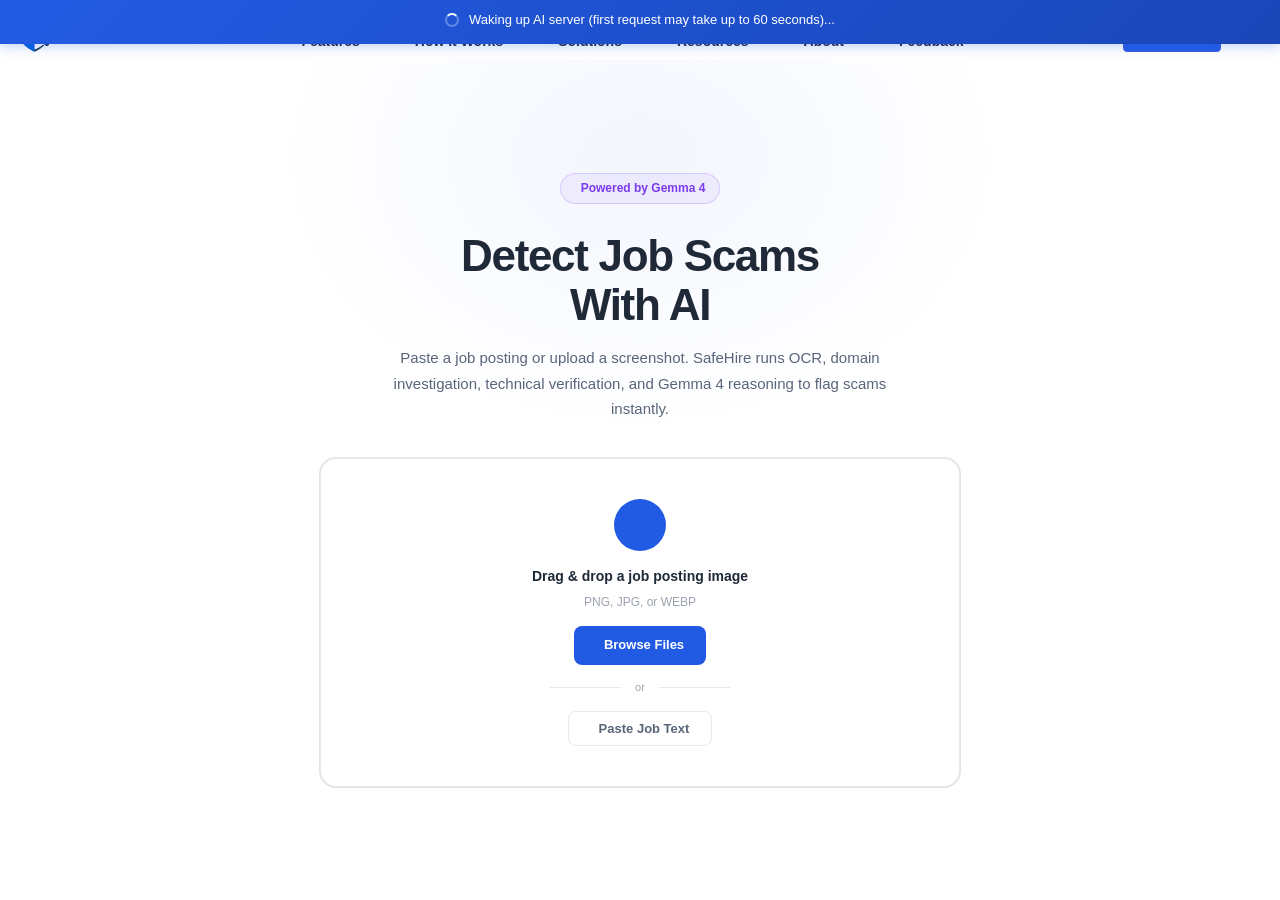
==== commit 967a578f: "feat: add health endpoint and frontend wake-up for Render free-tier - Add GET /health endpoint (ligh" ====
--- a/dashboard/dashboard.html
+++ b/dashboard/dashboard.html
@@ -395,5 +395,6 @@
 
 <script src="script.js"></script>
 <script src="/dashboard/dashboard.js"></script>
+<script src="/wakeup.js"></script>
 </body>
 </html>
--- a/dashboard/dashboard.css
+++ b/dashboard/dashboard.css
@@ -1208,3 +1208,45 @@
   .risk-chips { gap: 5px; }
   .risk-chip { padding: 5px 9px; font-size: 11px; }
 }
+
+/* Wake-up banner */
+.wakeup-banner {
+  position: fixed;
+  top: 0;
+  left: 0;
+  right: 0;
+  z-index: 9999;
+  background: linear-gradient(135deg, #225BE3, #1A46B8);
+  color: #fff;
+  padding: 10px 20px;
+  text-align: center;
+  font-family: -apple-system, BlinkMacSystemFont, 'Segoe UI', Roboto, sans-serif;
+  font-size: 13px;
+  font-weight: 500;
+  box-shadow: 0 2px 12px rgba(34, 91, 227, 0.3);
+  animation: bannerSlide 0.3s ease;
+}
+.wakeup-banner__inner {
+  display: inline-flex;
+  align-items: center;
+  gap: 10px;
+}
+.wakeup-banner__spinner {
+  width: 14px;
+  height: 14px;
+  border: 2px solid rgba(255,255,255,0.3);
+  border-top-color: #fff;
+  border-radius: 50%;
+  animation: spin 0.8s linear infinite;
+}
+.wakeup-banner--hide {
+  animation: bannerFade 0.5s ease forwards;
+}
+@keyframes bannerSlide {
+  from { transform: translateY(-100%); opacity: 0; }
+  to { transform: translateY(0); opacity: 1; }
+}
+@keyframes bannerFade {
+  from { opacity: 1; }
+  to { opacity: 0; transform: translateY(-100%); }
+}
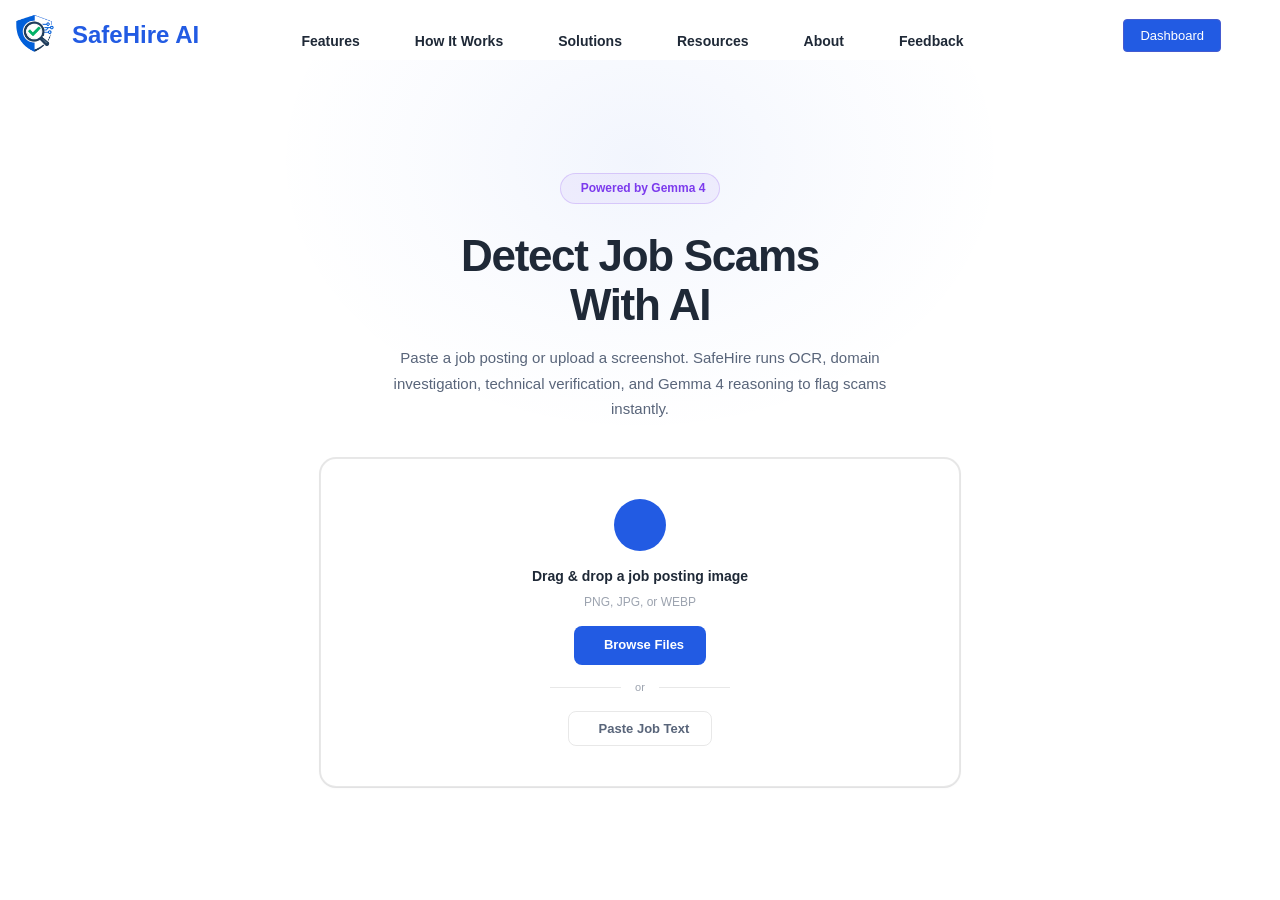
==== commit ac9be9b5: "chore: remove wake-up banner from frontend" ====
--- a/dashboard/dashboard.html
+++ b/dashboard/dashboard.html
@@ -395,6 +395,5 @@
 
 <script src="script.js"></script>
 <script src="/dashboard/dashboard.js"></script>
-<script src="/wakeup.js"></script>
 </body>
 </html>
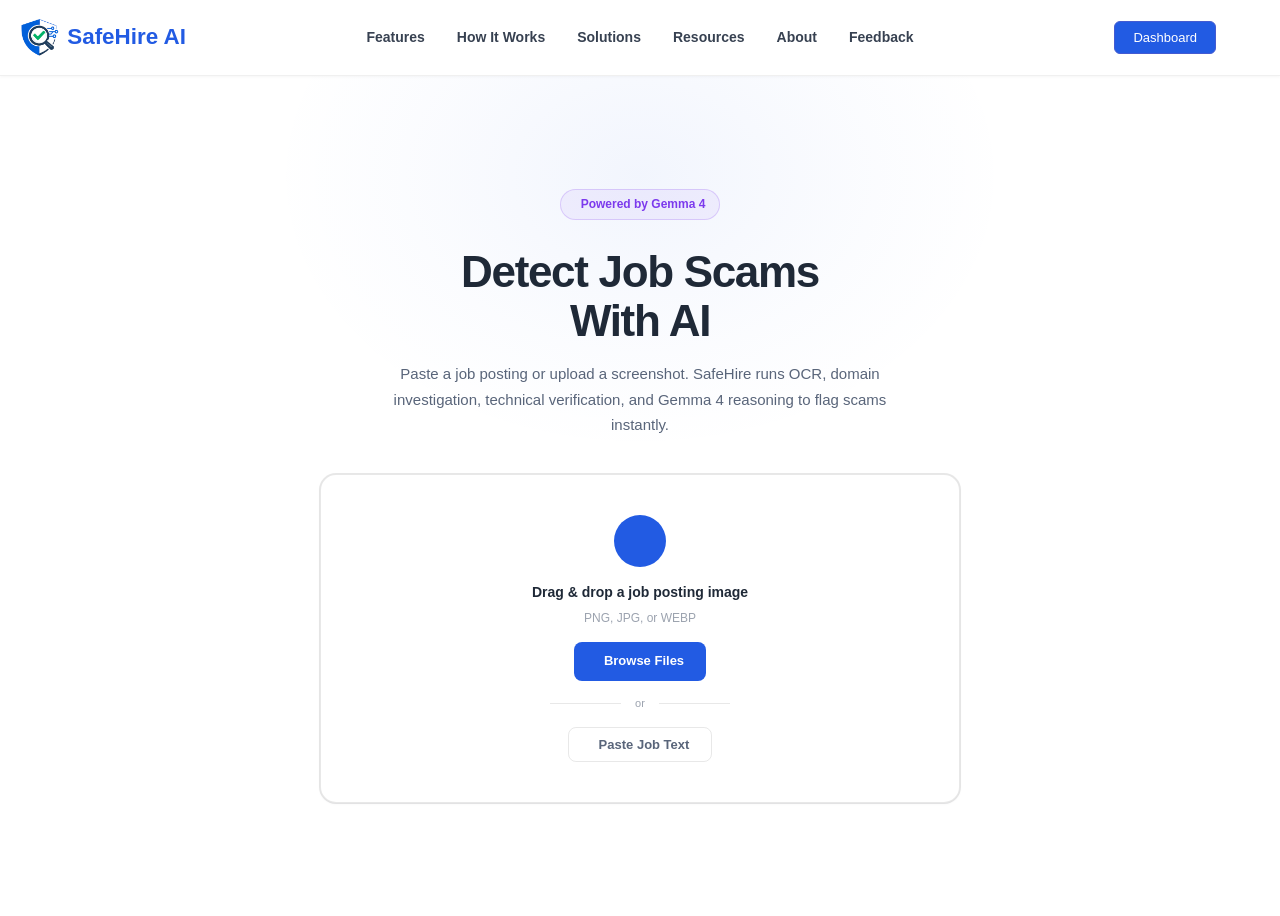
==== commit 019a380e: "fix: remove duplicate navbar CSS from dashboard, use landing page navbar only" ====
--- a/dashboard/dashboard.html
+++ b/dashboard/dashboard.html
@@ -4,7 +4,7 @@
 <meta charset="UTF-8">
 <meta name="viewport" content="width=device-width, initial-scale=1.0">
 <title>SafeHire AI — Dashboard</title>
-<link rel="stylesheet" href="style.css">
+<link rel="stylesheet" href="../style.css">
 <link rel="stylesheet" href="https://cdnjs.cloudflare.com/ajax/libs/font-awesome/7.3.0/css/all.min.css" integrity="sha512-ApSLB1Pd3/bZN8fWB/RG9YhN/7bd9Hkf3AGaE2mPfebjrxagjuBtx2GcgdqIlJkUzwylBo61r9Xa9NmgBI0swA==" crossorigin="anonymous" referrerpolicy="no-referrer" />
 <script src="https://unpkg.com/lucide@latest/dist/umd/lucide.js"></script>
 <link rel="stylesheet" href="/dashboard/dashboard.css">
@@ -18,12 +18,12 @@
        <a href="../index.html"><h1 class="nav-title">SafeHire AI</h1></a>
     </div>
     <div class="nav-links" id="navLinks">
-         <a href="/navbar/features.html">Features</a>
-         <a href="/navbar/hiw.html">How It Works</a>
-         <a href="/navbar/solutions.html">Solutions</a>
-         <a href="/navbar/resources.html">Resources</a>
-         <a href="/navbar/about.html">About</a>
-         <a href="/navbar/feedback.html">Feedback</a>
+         <a href="/navbar/features.html" class="inactive">Features</a>
+         <a href="/navbar/hiw.html" class="inactive">How It Works</a>
+         <a href="/navbar/solutions.html" class="inactive">Solutions</a>
+         <a href="/navbar/resources.html" class="inactive">Resources</a>
+         <a href="/navbar/about.html" class="inactive">About</a>
+         <a href="/navbar/feedback.html" class="inactive">Feedback</a>
     </div>
     <div class="nav-right">
         <button class="nav-signup-button" onclick="window.location.href='/dashboard/dashboard.html'">Dashboard</button>
--- a/style.css
+++ b/style.css
@@ -0,0 +1,640 @@
+* {
+    margin: 0;
+    padding: 0;
+    box-sizing: border-box;
+}
+
+:root {
+    --primary: #374151;
+    --dark: #1f2937;
+    --norm: #374151;
+    --bg: #f8fafc;
+}
+
+body {
+    font-family: -apple-system, BlinkMacSystemFont, 'SF Pro Display', 'SF Pro Text', 'Helvetica Neue', Helvetica, Arial, sans-serif;
+    line-height: 1.6;
+    color: var(--dark);
+    padding-top: 76px;
+    background-color: #ffffff;
+}
+
+.hiw-page {
+    background: var(--bg);
+    min-height: 100vh;
+    padding: 40px 24px 40px;
+}
+
+/* Navbar */
+.navbar {
+    position: fixed;
+    top: 0;
+    left: 0;
+    width: 100%;
+    height: 76px;
+    z-index: 1000;
+    display: flex;
+    align-items: center;
+    background: #ffffff;
+    border-bottom: 1px solid rgba(0, 0, 0, 0.06);
+    box-shadow: 0 1px 3px rgba(0, 0, 0, 0.04);
+    transition: box-shadow 0.3s ease;
+}
+
+.navbar.scrolled {
+    box-shadow: 0 2px 10px rgba(0, 0, 0, 0.08);
+}
+
+.nav-left {
+    display: flex;
+    align-items: center;
+    gap: 8px;
+    padding-left: 20px;
+}
+
+.nav-left a,
+.nav-left a:hover,
+.nav-left a:visited {
+    text-decoration: none;
+}
+
+.nav-links {
+    position: absolute;
+    left: 50%;
+    transform: translateX(-50%);
+    display: flex;
+    align-items: center;
+    gap: 32px;
+}
+
+.nav-right {
+    margin-left: auto;
+    display: flex;
+    align-items: center;
+    gap: 8px;
+    padding-right: 20px;
+}
+
+.nav-logo {
+    height: 40px;
+    display: block;
+}
+
+.nav-title {
+    font-size: 1.4rem;
+    color: #225be3;
+    line-height: 1;
+    margin: 0;
+}
+
+.nav-signup-button {
+    padding: 8px 18px;
+    background-color: #225be3;
+    color: white;
+    border: 1px solid #445bd1;
+    border-radius: 6px;
+    cursor: pointer;
+    font-size: 13px;
+    font-weight: 500;
+    transition: background-color 0.25s ease, box-shadow 0.25s ease;
+}
+
+.nav-signup-button:hover {
+    background-color: #1d4fd8;
+    box-shadow: 0 2px 8px rgba(34, 91, 227, 0.3);
+}
+
+.nav-links a {
+    text-decoration: none;
+    color: var(--dark);
+    font-weight: 550;
+    font-size: 14px;
+    padding: 4px 0;
+    position: relative;
+    transition: color 0.25s ease;
+}
+
+.nav-links a.active {
+    color: #225be3;
+}
+
+.nav-links a.active::after {
+    content: '';
+    position: absolute;
+    bottom: -2px;
+    left: 0;
+    right: 0;
+    height: 2px;
+    background: #225be3;
+    border-radius: 1px;
+}
+
+.nav-links a.inactive {
+    color: var(--norm);
+}
+
+.nav-links a.inactive:hover {
+    color: #225be3;
+}
+
+.nav-links a:hover {
+    color: #225be3;
+}
+
+/* Hamburger */
+.nav-hamburger {
+    display: none;
+    flex-direction: column;
+    justify-content: center;
+    gap: 5px;
+    background: none;
+    border: none;
+    cursor: pointer;
+    padding: 5px;
+    z-index: 200;
+}
+
+.nav-hamburger span {
+    display: block;
+    width: 25px;
+    height: 3px;
+    background-color: var(--dark);
+    border-radius: 2px;
+    transition: transform 0.3s ease, opacity 0.3s ease;
+}
+
+.nav-hamburger.active span:nth-child(1) {
+    transform: rotate(45deg) translate(5px, 6px);
+}
+
+.nav-hamburger.active span:nth-child(2) {
+    opacity: 0;
+}
+
+.nav-hamburger.active span:nth-child(3) {
+    transform: rotate(-45deg) translate(5px, -6px);
+}
+
+/* Mobile Responsive */
+@media (max-width: 768px) {
+    .navbar {
+        display: flex;
+        justify-content: space-between;
+        align-items: center;
+        height: 60px;
+        padding: 0 15px;
+    }
+
+    .nav-left {
+        flex: none;
+        flex-shrink: 0;
+        padding-left: 0;
+    }
+
+    .nav-logo {
+        height: 45px;
+    }
+
+    .nav-title {
+        font-size: 1.1rem;
+    }
+
+    .nav-right {
+        display: flex;
+        align-items: center;
+        gap: 12px;
+        flex: none;
+        margin-left: 0;
+        padding-right: 0;
+    }
+
+    .nav-hamburger {
+        display: flex;
+    }
+
+    .nav-links {
+        display: none;
+        position: absolute;
+        top: 60px;
+        left: 0;
+        width: 100%;
+        transform: none;
+        flex-direction: column;
+        background-color: #e3f6f5;
+        padding: 16px 0;
+        gap: 0;
+        box-shadow: 0 4px 6px rgba(0, 0, 0, 0.1);
+        z-index: 99;
+    }
+
+    .nav-links.active {
+        display: flex;
+    }
+
+    .nav-links a {
+        padding: 12px 20px;
+        width: 100%;
+        text-align: center;
+    }
+}
+
+/* Homepage video iframe sizing and left offset */
+.video-section{ display:flex; flex-direction: column; align-items: center; justify-content: center; gap:12px; transform: translateX(-30px); transition: transform .18s ease; }
+.video-section iframe{ width:100%; max-width:960px; height:520px; border-radius:12px; border:0; }
+@media (max-width: 980px){
+    .video-section{ transform: translateX(-18px); }
+    .video-section iframe{ height:420px; max-width:720px; }
+}
+@media (max-width: 640px){
+    .video-section{ transform: none; }
+    .video-section iframe{ height:240px; }
+}
+
+/* Caption under video */
+.video-caption{ margin:0; font-size:1.1rem; font-weight:700; text-align:center; }
+.video-caption span{ display:inline-block; }
+
+    .footer{
+        background-color: white;
+        width: 100%;
+        margin-top: 2rem;
+        padding: 3rem 4rem;
+        display: flex;
+        justify-content: space-between;
+        align-items: center;
+        gap: 2rem;
+    }
+    .footer-heading{
+        flex: 0 0 380px;
+        max-width: 380px;
+    }
+    .footer-heading-crop{
+        width: 364px;
+        max-width: 100%;
+        height: 120px;
+        overflow: hidden;
+        position: relative;
+        flex-shrink: 0;
+        margin-bottom: 12px;
+        margin-left: 0;
+    }
+    .footer-heading-img{
+        position: absolute;
+        top: -86px;
+        left: -62px;
+        width: 500px;
+        max-width: none;
+        height: auto;
+    }
+    .footer-heading p{
+        font-size: 15px;
+        color: #6b7280;
+        line-height: 1.5;
+    }
+
+    .box-container{
+        display: flex;
+        justify-content: flex-end;
+        align-items: stretch;
+        gap: 1rem;
+    }
+
+    i{
+        color: #225be3;
+    }
+
+    #arr1{
+        font-size: 0.8rem;
+    }
+
+     #arr2{
+        font-size: 0.8rem;
+    }
+
+     #arr3{
+        font-size: 0.8rem;
+    }
+
+     #arr4{
+        font-size: 0.8rem;
+    }
+
+     #arr5{
+        font-size: 0.8rem;
+    }
+
+    .box{
+        background-color: white;
+        border: 2px solid rgba(128, 128, 128, 0.318);
+        border-radius: 10px;
+        height: auto;
+        width: 12rem;
+        padding: 1.5rem;
+        box-shadow: 0 8px 20px rgba(16,24,40,0.04);
+        display: flex;
+        flex-direction: column;
+        justify-content: flex-start;
+        align-items: center;
+        gap: 0.75rem;
+        font-size: small;
+        text-align: center;
+    }
+
+    .box i {
+        font-size: 1.5rem;
+        margin-bottom: 0.5rem;
+    }
+
+    .box .message {
+        font-size: 0.85rem;
+        color: #6b7280;
+        line-height: 1.4;
+    }
+
+    .box .learn-more {
+        color: #225be3;
+        cursor: pointer;
+    }
+
+    .box .learn-more:hover {
+        text-decoration: underline;
+    }
+
+    @media (max-width: 900px) {
+        .hero-wrapper {
+            flex-direction: column;
+            padding: 0 20px;
+        }
+        .hero-right {
+            padding-top: 20px;
+        }
+        .footer {
+            padding: 2rem;
+            gap: 1.25rem;
+        }
+
+        .footer .footer-heading{
+            flex: 0 0 100%;
+            max-width: 100%;
+            margin-bottom: 1rem;
+        }
+
+        .box-container{
+            justify-content: center;
+            gap: 0.75rem;
+        }
+
+        .box{
+            height: 12rem;
+            width: 12rem;
+            flex: 0 0 12rem;
+        }
+    }
+    .title
+    {
+        background-color: rgba(226, 222, 222, 0.449);
+        border-radius: 100px;
+        font-weight: 600;
+        color: #225be3;
+        padding: 10px 20px;
+        font-size: 20px;
+        width: fit-content;
+        display: inline-block;
+        padding-left: 50px;
+        padding-right: 50px;
+        margin-top: -30px;
+        
+
+    }
+    .hero-heading-crop{
+        width: 441px;
+        max-width: 100%;
+        height: 172px;
+        overflow: hidden;
+        position: relative;
+        flex-shrink: 0;
+        margin-left: 0;
+        margin-top: 8px;
+    }
+    .hero-heading-img{
+        position: absolute;
+        top: -105px;
+        left: -92px;
+        width: 660px;
+        max-width: none;
+        height: auto;
+    }
+    .text{
+        font-size: 18px;
+        font-weight: 400px;
+        margin-top: -20px;
+        margin-left: 60px;
+        font-style: bold;
+        font-family: 'apple-system', 'BlinkMacSystemFont', 'SF Pro Display', 'SF Pro Text', 'Helvetica Neue', Helvetica, Arial, sans-serif;
+    }
+    .a2{
+        margin-top: 20px;
+        margin-left: 0;
+        
+    }
+    
+    .bt{
+        display: inline-block;
+        width: auto;
+        padding: 10px;
+        background-color: #225be3;
+        color: white;
+        font-family: sans-serif;
+        font-size: 13px;
+        border: none;
+        border-radius: 10px;
+        cursor: pointer;
+        margin-left: 70px
+    }
+    .all{
+        margin-top: 1%;
+    }
+    .hero-wrapper {
+        display: flex;
+        align-items: flex-start;
+        gap: 40px;
+        padding: 0 40px;
+    }
+    .hero-left {
+        flex: 1;
+        min-width: 0;
+        padding-left: 30px;
+    }
+    .hero-left .title {
+        margin-left: 0;
+    }
+    .hero-left .text {
+        margin-left: 0;
+    }
+    .hero-left .bt {
+        margin-left: 0;
+    }
+    .hero-left .trust-features {
+        margin-left: 0;
+    }
+    .hero-right {
+        flex: 1;
+        min-width: 0;
+        display: flex;
+        align-items: flex-start;
+        justify-content: center;
+        padding-top: 40px;
+    }
+    .video-section {
+        width: 100%;
+        height: auto;
+        max-width: 1500px;
+        position: relative;
+        padding-bottom: 56.25%;
+        height: 580px;
+        overflow: hidden;
+        border-radius: 16px;
+        box-shadow: 0 8px 30px rgba(0, 0, 0, 0.12);
+        background-color: #000;
+        
+    }
+    .video-section iframe {
+        position: absolute;
+        top: 0;
+        left: 0;
+        width: 100%;
+        height: 100%;
+        border-radius: 16px;
+    }
+    .see-how-btn {
+  display: inline-flex;
+  align-items: center;
+  justify-content: center;
+  gap: 10px;
+
+  min-height: 40px;
+  padding:  5px;
+  border: 1.5px solid #4361ee;
+  border-radius: 16px;
+  margin-left: 15px;
+
+  background: #ffffff;
+  color: #2344f3;
+  font-family: Arial, sans-serif;
+  font-size: 16px;
+  font-weight: 600;
+  text-decoration: none;
+  cursor: pointer;
+    }
+    .trust-features {
+  display: flex;
+  align-items: flex-start;
+  gap: 36px;
+  margin-top: 42px;
+  margin-left: 50px;
+}
+
+.trust-card {
+  display: flex;
+  align-items: flex-start;
+  gap: 11px;
+  min-width: 145px;
+}
+
+.trust-icon {
+  display: flex;
+  align-items: center;
+  justify-content: center;
+
+  width: 19px;
+  height: 19px;
+  flex-shrink: 0;
+  margin-top: 2px;
+
+  border: 1.5px solid currentColor;
+  border-radius: 50%;
+  font-size: 12px;
+  font-weight: 700;
+}
+
+.trust-icon.green {
+  color: #12b981;
+}
+
+.trust-icon.blue {
+  color: #3158f5;
+}
+
+.trust-icon.dark {
+  color: #17223b;
+  border-radius: 4px;
+  font-size: 16px;
+}
+
+.trust-card h4 {
+  margin: 0 0 7px;
+  color: #10182d;
+  font-size: 13px;
+  font-weight: 600;
+}
+
+.trust-card p {
+  margin: 0;
+  color: #59657a;
+  font-size: 12px;
+  line-height: 1.7;
+}
+
+/* Makes the cards stack neatly on mobile */
+@media (max-width: 650px) {
+  .trust-features {
+    flex-direction: column;
+    gap: 20px;
+    margin-top: 30px;
+  }
+}
+
+/* Wake-up banner */
+.wakeup-banner {
+  position: fixed;
+  top: 0;
+  left: 0;
+  right: 0;
+  z-index: 9999;
+  background: linear-gradient(135deg, #225BE3, #1A46B8);
+  color: #fff;
+  padding: 10px 20px;
+  text-align: center;
+  font-family: -apple-system, BlinkMacSystemFont, 'Segoe UI', Roboto, sans-serif;
+  font-size: 13px;
+  font-weight: 500;
+  box-shadow: 0 2px 12px rgba(34, 91, 227, 0.3);
+  animation: bannerSlide 0.3s ease;
+}
+.wakeup-banner__inner {
+  display: inline-flex;
+  align-items: center;
+  gap: 10px;
+}
+.wakeup-banner__spinner {
+  width: 14px;
+  height: 14px;
+  border: 2px solid rgba(255,255,255,0.3);
+  border-top-color: #fff;
+  border-radius: 50%;
+  animation: spin 0.8s linear infinite;
+}
+.wakeup-banner--hide {
+  animation: bannerFade 0.5s ease forwards;
+}
+@keyframes bannerSlide {
+  from { transform: translateY(-100%); opacity: 0; }
+  to { transform: translateY(0); opacity: 1; }
+}
+@keyframes bannerFade {
+  from { opacity: 1; }
+  to { opacity: 0; transform: translateY(-100%); }
+}
+@keyframes spin {
+  to { transform: rotate(360deg); }
+}
--- a/dashboard/dashboard.css
+++ b/dashboard/dashboard.css
@@ -35,7 +35,7 @@
   --radius-lg: 12px;
   --radius-xl: 16px;
   --radius-full: 9999px;
-  --topnav-h: 60px;
+  --topnav-h: 76px;
   --transition: 0.2s ease;
 }
 
@@ -87,7 +87,7 @@
   -webkit-font-smoothing: antialiased;
   min-height: 100vh;
   overflow-x: hidden;
-  padding-top: 60px;
+  padding-top: 76px;
 }
 
 button, input, textarea, select { font-family: inherit; }
@@ -98,47 +98,10 @@
 svg { display: inline-block; vertical-align: middle; }
 
 /* ==========================================================================
-   NAVBAR (landing page style)
-   ========================================================================== */
-.navbar {
-  background: none;
-  position: fixed;
-  width: 100%;
-  top: 0;
-  z-index: 1000;
-  height: 60px;
-  display: grid;
-  grid-template-columns: 1fr auto 1fr;
-  align-items: center;
-  padding-left: 0;
-  padding-right: 15px;
-  transition: background-color 0.3s ease, box-shadow 0.3s ease, border 0.3s ease;
-}
-
-.navbar.scrolled {
-  background: rgba(255, 255, 255, 0.96);
-  box-shadow: 0 16px 40px rgba(15, 23, 42, 0.08);
-  border-bottom: 1px solid rgba(34, 91, 227, 0.08);
-  backdrop-filter: blur(12px);
-}
-
+   NAVBAR — dark mode variants only (base styles from style.css)
+   ========================================================================== */
 body.light .navbar.scrolled {
-  background: rgba(10, 10, 18, 0.92);
-  border-bottom: 1px solid rgba(255, 255, 255, 0.06);
-}
-
-.nav-left {
-  display: flex;
-  align-items: center;
-  gap: 2px;
-  justify-self: start;
-}
-
-.nav-logo { height: 70px; }
-
-.nav-title {
-  font-size: 1.5rem;
-  color: #225be3;
+  box-shadow: 0 2px 10px rgba(0, 0, 0, 0.25);
 }
 
 body.light .nav-title {
@@ -148,50 +111,20 @@
   background-clip: text;
 }
 
-.nav-links {
-  display: flex;
-  align-items: center;
-  padding-top: 12px;
-  gap: 55px;
-  justify-self: center;
-}
-
-.nav-links a {
-  text-decoration: none;
-  color: var(--text-primary);
-  font-weight: 550;
-  font-size: 14px;
-  transition: color 0.3s ease;
-}
-
-.nav-links a.active { color: #225be3; }
 body.light .nav-links a.active { color: #6366f1; }
-.nav-links a:hover { color: #225be3; }
+
+body.light .nav-links a.active::after {
+  background: #6366f1;
+}
+
 body.light .nav-links a:hover { color: #818cf8; }
-
-.nav-right {
-  display: flex;
-  align-items: center;
-  gap: 8px;
-  justify-self: end;
-}
-
-.nav-signup-button {
-  padding: 8px 16px;
-  background-color: #225be3;
-  color: white;
-  border: 1px solid #445bd1;
-  border-radius: 4px;
-  cursor: pointer;
-  font-size: 13px;
-  font-weight: 500;
-}
 
 body.light .nav-signup-button {
   background: linear-gradient(135deg, #6366f1, #8b5cf6);
   border: none;
 }
 
+/* Theme toggle (dashboard-only) */
 .nav-theme-toggle {
   width: 36px;
   height: 36px;
@@ -208,30 +141,6 @@
 .theme-icon-dark { display: none; }
 body.light .theme-icon-light { display: none; }
 body.light .theme-icon-dark { display: inline-block; }
-
-/* Hamburger */
-.nav-hamburger {
-  display: none;
-  flex-direction: column;
-  justify-content: center;
-  gap: 5px;
-  background: none;
-  border: none;
-  cursor: pointer;
-  padding: 5px;
-  z-index: 200;
-}
-.nav-hamburger span {
-  display: block;
-  width: 25px;
-  height: 3px;
-  background-color: var(--text-primary);
-  border-radius: 2px;
-  transition: transform 0.3s ease, opacity 0.3s ease;
-}
-.nav-hamburger.active span:nth-child(1) { transform: rotate(45deg) translate(5px, 6px); }
-.nav-hamburger.active span:nth-child(2) { opacity: 0; }
-.nav-hamburger.active span:nth-child(3) { transform: rotate(-45deg) translate(5px, -6px); }
 
 /* ==========================================================================
    HERO SECTION
@@ -1155,37 +1064,8 @@
 }
 
 /* ==========================================================================
-   RESPONSIVE
-   ========================================================================== */
-@media (max-width: 900px) {
-  .navbar {
-    display: flex;
-    justify-content: space-between;
-    align-items: center;
-    height: 60px;
-    padding-left: 15px;
-  }
-  .nav-left { flex-shrink: 0; }
-  .nav-logo { height: 45px; }
-  .nav-title { font-size: 1.1rem; }
-  .nav-right { display: flex; align-items: center; gap: 12px; }
-  .nav-hamburger { display: flex; }
-  .nav-links {
-    display: none;
-    position: absolute;
-    top: 60px;
-    left: 0;
-    width: 100%;
-    flex-direction: column;
-    background: var(--bg-primary);
-    padding: 16px 0;
-    gap: 0;
-    box-shadow: 0 4px 12px rgba(0,0,0,0.1);
-    z-index: 999;
-  }
-  .nav-links.active { display: flex; }
-  .nav-links a { padding: 12px 20px; width: 100%; text-align: center; }
-}
+   RESPONSIVE (dashboard-specific only — navbar mobile from style.css)
+   ========================================================================== */
 
 @media (max-width: 1200px) {
   .results-top-row,
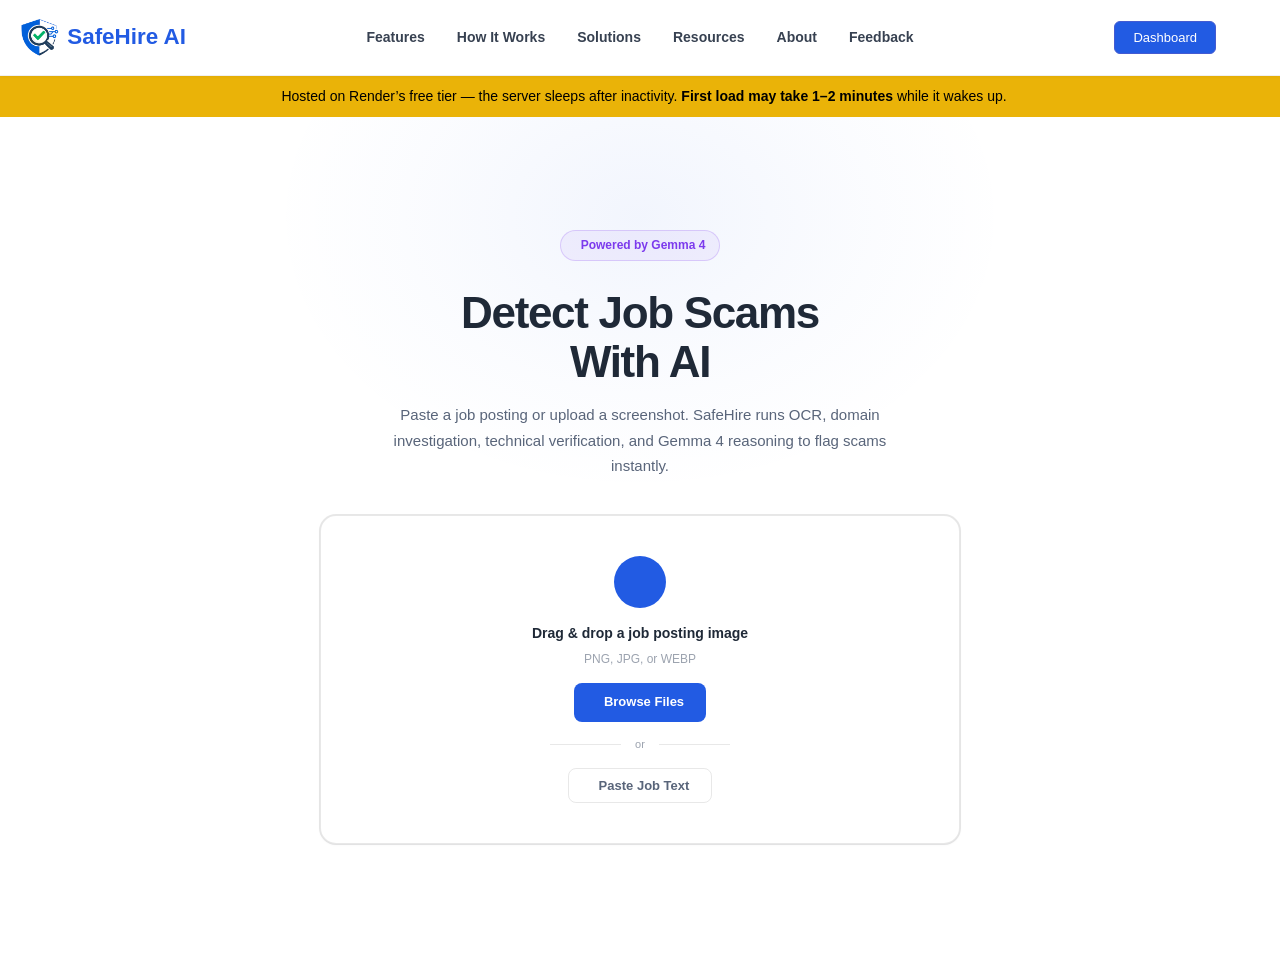
==== commit 5c609167: "add Render free-tier notice banner to dashboard (responsive)" ====
--- a/dashboard/dashboard.html
+++ b/dashboard/dashboard.html
@@ -4,6 +4,7 @@
 <meta charset="UTF-8">
 <meta name="viewport" content="width=device-width, initial-scale=1.0">
 <title>SafeHire AI — Dashboard</title>
+<link rel="icon" type="image/x-icon" href="../assets/favicon.ico">
 <link rel="stylesheet" href="../style.css">
 <link rel="stylesheet" href="https://cdnjs.cloudflare.com/ajax/libs/font-awesome/7.3.0/css/all.min.css" integrity="sha512-ApSLB1Pd3/bZN8fWB/RG9YhN/7bd9Hkf3AGaE2mPfebjrxagjuBtx2GcgdqIlJkUzwylBo61r9Xa9NmgBI0swA==" crossorigin="anonymous" referrerpolicy="no-referrer" />
 <script src="https://unpkg.com/lucide@latest/dist/umd/lucide.js"></script>
@@ -38,6 +39,13 @@
         </button>
     </div>
 </nav>
+
+<!-- Render free-tier notice -->
+<div class="render-notice">
+  <i class="fa-solid fa-cloud"></i>
+  Hosted on Render&rsquo;s free tier &mdash; the server sleeps after inactivity.
+  <strong>First load may take 1&ndash;2 minutes</strong> while it wakes up.
+</div>
 
 <!-- ============================== HERO SECTION ============================== -->
 <section class="hero" id="heroSection">
@@ -393,7 +401,7 @@
 
 </section>
 
-<script src="script.js"></script>
+<script src="../script.js"></script>
 <script src="/dashboard/dashboard.js"></script>
 </body>
 </html>
--- a/style.css
+++ b/style.css
@@ -441,15 +441,22 @@
     .bt{
         display: inline-block;
         width: auto;
-        padding: 10px;
-        background-color: #225be3;
+        padding: 12px 28px;
+        background: linear-gradient(135deg, #225be3, #1a4bc9);
         color: white;
         font-family: sans-serif;
-        font-size: 13px;
+        font-size: 14px;
+        font-weight: 600;
         border: none;
         border-radius: 10px;
         cursor: pointer;
-        margin-left: 70px
+        margin-left: 70px;
+        transition: transform 0.2s ease, box-shadow 0.2s ease;
+        box-shadow: 0 4px 14px rgba(34, 91, 227, 0.3);
+    }
+    .bt:hover {
+        transform: translateY(-2px);
+        box-shadow: 0 6px 20px rgba(34, 91, 227, 0.4);
     }
     .all{
         margin-top: 1%;
@@ -511,25 +518,29 @@
   align-items: center;
   justify-content: center;
   gap: 10px;
-
-  min-height: 40px;
-  padding:  5px;
-  border: 1.5px solid #4361ee;
-  border-radius: 16px;
+  min-height: 44px;
+  padding: 10px 24px;
+  border: 1.5px solid rgba(34, 91, 227, 0.25);
+  border-radius: 10px;
   margin-left: 15px;
-
-  background: #ffffff;
-  color: #2344f3;
+  background: rgba(34, 91, 227, 0.04);
+  color: #225be3;
   font-family: Arial, sans-serif;
-  font-size: 16px;
+  font-size: 14px;
   font-weight: 600;
   text-decoration: none;
   cursor: pointer;
-    }
-    .trust-features {
+  transition: all 0.2s ease;
+}
+.see-how-btn:hover {
+  background: rgba(34, 91, 227, 0.08);
+  border-color: rgba(34, 91, 227, 0.4);
+  transform: translateY(-1px);
+}
+.trust-features {
   display: flex;
   align-items: flex-start;
-  gap: 36px;
+  gap: 12px;
   margin-top: 42px;
   margin-left: 50px;
 }
@@ -537,52 +548,62 @@
 .trust-card {
   display: flex;
   align-items: flex-start;
-  gap: 11px;
-  min-width: 145px;
+  gap: 10px;
+  padding: 12px 14px;
+  background: rgba(255, 255, 255, 0.8);
+  border: 1px solid rgba(0, 0, 0, 0.06);
+  border-radius: 10px;
+  box-shadow: 0 2px 6px rgba(0, 0, 0, 0.04);
+  transition: transform 0.25s ease, box-shadow 0.25s ease;
+}
+
+.trust-card:hover {
+  transform: translateY(-2px);
+  box-shadow: 0 6px 18px rgba(0, 0, 0, 0.07);
 }
 
 .trust-icon {
   display: flex;
   align-items: center;
   justify-content: center;
-
-  width: 19px;
-  height: 19px;
+  width: 32px;
+  height: 32px;
   flex-shrink: 0;
-  margin-top: 2px;
-
-  border: 1.5px solid currentColor;
-  border-radius: 50%;
-  font-size: 12px;
+  border-radius: 8px;
+  font-size: 13px;
   font-weight: 700;
 }
 
 .trust-icon.green {
-  color: #12b981;
+  color: #10b981;
+  background: rgba(16, 185, 129, 0.1);
 }
 
 .trust-icon.blue {
-  color: #3158f5;
+  color: #3b82f6;
+  background: rgba(59, 130, 246, 0.1);
 }
 
 .trust-icon.dark {
-  color: #17223b;
-  border-radius: 4px;
-  font-size: 16px;
+  color: #6366f1;
+  background: rgba(99, 102, 241, 0.1);
+  border-radius: 8px;
+  font-size: 13px;
 }
 
 .trust-card h4 {
-  margin: 0 0 7px;
+  margin: 0 0 2px;
   color: #10182d;
-  font-size: 13px;
+  font-size: 12.5px;
   font-weight: 600;
+  line-height: 1.3;
 }
 
 .trust-card p {
   margin: 0;
-  color: #59657a;
-  font-size: 12px;
-  line-height: 1.7;
+  color: #6b7280;
+  font-size: 11px;
+  line-height: 1.4;
 }
 
 /* Makes the cards stack neatly on mobile */
@@ -637,4 +658,200 @@
 }
 @keyframes spin {
   to { transform: rotate(360deg); }
+}
+
+/* =============================================
+   RESPONSIVE — Tablet & Mobile
+   ============================================= */
+
+/* Prevent horizontal scroll */
+html, body {
+    overflow-x: hidden;
+}
+
+/* ---------- Tablet (768px–1023px) ---------- */
+@media (max-width: 1023px) {
+    .hero-wrapper {
+        padding: 0 24px;
+        gap: 28px;
+    }
+    .hero-left {
+        padding-left: 0;
+    }
+    .video-section {
+        height: 420px;
+    }
+    .footer {
+        padding: 2.5rem 2rem;
+        flex-wrap: wrap;
+    }
+    .footer-heading {
+        flex: 1 1 300px;
+    }
+    .box-container {
+        flex-wrap: wrap;
+        justify-content: center;
+    }
+}
+
+/* ---------- Mobile (<768px) ---------- */
+@media (max-width: 767px) {
+    body {
+        padding-top: 60px;
+        overflow-x: hidden;
+    }
+
+    .hiw-page {
+        padding: 20px 0 40px;
+    }
+
+    .hero-wrapper {
+        flex-direction: column;
+        padding: 0 20px;
+        gap: 24px;
+        overflow: hidden;
+    }
+
+    .hero-left {
+        padding-left: 0;
+        width: 100%;
+        overflow: hidden;
+    }
+
+    .hero-left .title,
+    .hero-left .text,
+    .hero-left .bt,
+    .hero-left .trust-features {
+        margin-left: 0;
+    }
+
+    .title {
+        margin-left: 0;
+        padding: 8px 16px;
+        font-size: 16px;
+    }
+
+    .hero-heading-crop {
+        width: 100%;
+        height: auto;
+        overflow: visible;
+        position: relative;
+    }
+
+    .hero-heading-img {
+        position: relative;
+        top: 0;
+        left: 0;
+        width: 100%;
+        max-width: 100%;
+        height: auto;
+    }
+
+    .text {
+        margin-left: 0;
+        font-size: 15px;
+    }
+
+    .bt {
+        margin-left: 0;
+        width: 100%;
+        text-align: center;
+        padding: 14px 20px;
+        font-size: 15px;
+    }
+
+    .see-how-btn {
+        margin-left: 0;
+        width: 100%;
+        text-align: center;
+        justify-content: center;
+        padding: 12px 20px;
+        font-size: 14px;
+    }
+
+    .trust-features {
+        margin-left: 0;
+        flex-direction: column;
+        gap: 10px;
+    }
+
+    .trust-card {
+        width: 100%;
+        flex: none;
+    }
+
+    .hero-right {
+        padding-top: 0;
+    }
+
+    .video-section {
+        height: auto;
+        aspect-ratio: 16/9;
+        width: 100%;
+    }
+
+    .video-section iframe {
+        position: absolute;
+        top: 0;
+        left: 0;
+        width: 100%;
+        height: 100%;
+    }
+
+    .footer {
+        flex-direction: column;
+        padding: 2rem 16px;
+        gap: 1.5rem;
+    }
+
+    .footer-heading {
+        flex: 1 1 100%;
+        max-width: 100%;
+    }
+
+    .footer-heading-crop {
+        width: 100%;
+        height: auto;
+        overflow: visible;
+        position: relative;
+    }
+
+    .footer-heading-img {
+        position: relative;
+        top: 0;
+        left: 0;
+        width: 100%;
+        max-width: 100%;
+        height: auto;
+    }
+
+    .box-container {
+        flex-wrap: wrap;
+        justify-content: center;
+        gap: 0.75rem;
+    }
+
+    .box {
+        flex: 1 1 calc(50% - 0.75rem);
+        min-width: 140px;
+        max-width: 200px;
+    }
+}
+
+/* ---------- Small Mobile (<480px) ---------- */
+@media (max-width: 480px) {
+    .box {
+        flex: 1 1 100%;
+        max-width: 280px;
+    }
+
+    .trust-card {
+        padding: 10px 12px;
+    }
+
+    .trust-icon {
+        width: 28px;
+        height: 28px;
+        font-size: 12px;
+    }
 }
--- a/dashboard/dashboard.css
+++ b/dashboard/dashboard.css
@@ -1073,6 +1073,7 @@
 }
 
 @media (max-width: 768px) {
+  .nav-signup-button { display: none; }
   .hero { padding: 32px 16px; }
   .hero-title { font-size: 32px; }
   .hero-subtitle { font-size: 14px; }
@@ -1087,6 +1088,38 @@
   .score-number { font-size: 40px; }
   .risk-chips { gap: 5px; }
   .risk-chip { padding: 5px 9px; font-size: 11px; }
+}
+
+/* Render free-tier static notice */
+.render-notice {
+  background: #eab308;
+  color: #000;
+  text-align: center;
+  padding: 10px 24px;
+  font-size: 14px;
+  font-weight: 500;
+  line-height: 1.5;
+}
+.render-notice i {
+  margin-right: 8px;
+}
+
+@media (max-width: 768px) {
+  .render-notice {
+    padding: 10px 16px;
+    font-size: 12px;
+  }
+}
+
+@media (max-width: 480px) {
+  .render-notice {
+    padding: 8px 12px;
+    font-size: 11px;
+    line-height: 1.4;
+  }
+  .render-notice i {
+    margin-right: 4px;
+  }
 }
 
 /* Wake-up banner */
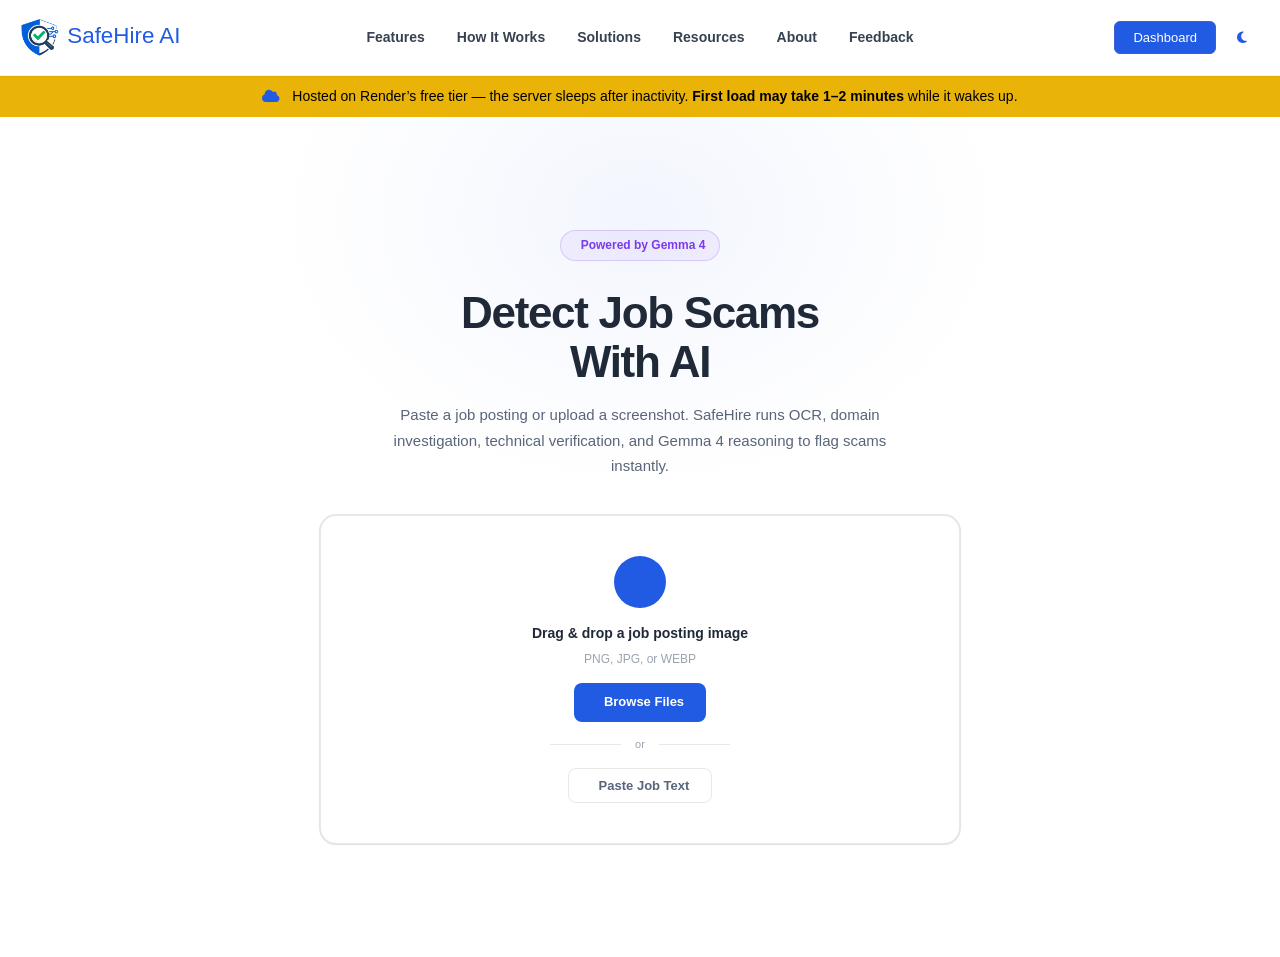
==== commit 76970ad6: "fix: CSS/JS cleanup, accessibility, SEO, and final QA fixes - CSS: remove duplicates, dead selectors" ====
--- a/dashboard/dashboard.html
+++ b/dashboard/dashboard.html
@@ -3,31 +3,43 @@
 <head>
 <meta charset="UTF-8">
 <meta name="viewport" content="width=device-width, initial-scale=1.0">
-<title>SafeHire AI — Dashboard</title>
+<title>SafeHire AI Dashboard - AI Job Scam Analysis</title>
+<meta name="description" content="SafeHire AI Dashboard - Upload or paste a job posting for AI-powered scam detection. Powered by Gemma 4." />
+<meta name="robots" content="noindex, nofollow" />
+<link rel="canonical" href="https://gemma4-ai-project-2026-azb0.onrender.com/dashboard/dashboard.html" />
+<meta property="og:title" content="SafeHire AI Dashboard" />
+<meta property="og:description" content="Upload or paste a job posting for AI-powered scam detection using Gemma 4." />
+<meta property="og:url" content="https://gemma4-ai-project-2026-azb0.onrender.com/dashboard/dashboard.html" />
+<meta property="og:type" content="website" />
+<meta property="og:image" content="https://gemma4-ai-project-2026-azb0.onrender.com/assets/logo.png" />
+<meta name="twitter:card" content="summary_large_image" />
+<meta name="twitter:title" content="SafeHire AI Dashboard" />
+<meta name="twitter:description" content="Upload or paste a job posting for AI-powered scam detection using Gemma 4." />
+<meta name="twitter:image" content="https://gemma4-ai-project-2026-azb0.onrender.com/assets/logo.png" />
 <link rel="icon" type="image/x-icon" href="../assets/favicon.ico">
 <link rel="stylesheet" href="../style.css">
-<link rel="stylesheet" href="https://cdnjs.cloudflare.com/ajax/libs/font-awesome/7.3.0/css/all.min.css" integrity="sha512-ApSLB1Pd3/bZN8fWB/RG9YhN/7bd9Hkf3AGaE2mPfebjrxagjuBtx2GcgdqIlJkUzwylBo61r9Xa9NmgBI0swA==" crossorigin="anonymous" referrerpolicy="no-referrer" />
+<link rel="stylesheet" href="https://cdnjs.cloudflare.com/ajax/libs/font-awesome/6.5.1/css/all.min.css" integrity="sha512-DTOQO9RWCH3ppGqcWaEA1BIZOC6xxalwEsw9c2QQeAIftl+Vegovlnee1c9QX4TctnWMn13TZye+giMm8e2LwA==" crossorigin="anonymous" referrerpolicy="no-referrer" />
 <script src="https://unpkg.com/lucide@latest/dist/umd/lucide.js"></script>
-<link rel="stylesheet" href="/dashboard/dashboard.css">
+<link rel="stylesheet" href="dashboard.css">
 </head>
 <body>
 
 <!-- ============================== NAVBAR (same as landing page) ============================== -->
 <nav class="navbar">
     <div class="nav-left">
-       <a href="../index.html"><img src="/assets/logo.png" alt="SafeHire AI Logo" class="nav-logo"></a>
-       <a href="../index.html"><h1 class="nav-title">SafeHire AI</h1></a>
+       <a href="../index.html"><img src="../assets/logo.png" alt="" class="nav-logo"></a>
+       <a href="../index.html"><span class="nav-title">SafeHire AI</span></a>
     </div>
     <div class="nav-links" id="navLinks">
-         <a href="/navbar/features.html" class="inactive">Features</a>
-         <a href="/navbar/hiw.html" class="inactive">How It Works</a>
-         <a href="/navbar/solutions.html" class="inactive">Solutions</a>
-         <a href="/navbar/resources.html" class="inactive">Resources</a>
-         <a href="/navbar/about.html" class="inactive">About</a>
-         <a href="/navbar/feedback.html" class="inactive">Feedback</a>
+         <a href="../navbar/features.html" class="inactive">Features</a>
+         <a href="../navbar/hiw.html" class="inactive">How It Works</a>
+         <a href="../navbar/solutions.html" class="inactive">Solutions</a>
+         <a href="../navbar/resources.html" class="inactive">Resources</a>
+         <a href="../navbar/about.html" class="inactive">About</a>
+         <a href="../navbar/feedback.html" class="inactive">Feedback</a>
     </div>
     <div class="nav-right">
-        <button class="nav-signup-button" onclick="window.location.href='/dashboard/dashboard.html'">Dashboard</button>
+        <button class="nav-signup-button" onclick="window.location.href='dashboard.html'">Dashboard</button>
         <button class="nav-theme-toggle" id="themeToggle" aria-label="Toggle theme">
             <i class="fa-solid fa-moon theme-icon-light"></i>
             <i class="fa-solid fa-sun theme-icon-dark"></i>
@@ -47,6 +59,7 @@
   <strong>First load may take 1&ndash;2 minutes</strong> while it wakes up.
 </div>
 
+<main>
 <!-- ============================== HERO SECTION ============================== -->
 <section class="hero" id="heroSection">
   <div class="hero-bg-glow"></div>
@@ -84,6 +97,7 @@
 
       <!-- Paste text area -->
       <div class="paste-area" id="pasteArea" style="display:none;">
+        <label for="pasteInput" class="sr-only">Paste job posting text</label>
         <textarea id="pasteInput" placeholder="Paste the job posting text here..." rows="6"></textarea>
         <div class="paste-actions">
           <button class="btn-ghost" id="pasteCancelBtn">Cancel</button>
@@ -401,7 +415,8 @@
 
 </section>
 
-<script src="../script.js"></script>
-<script src="/dashboard/dashboard.js"></script>
+</main>
+<script src="../script.js" defer></script>
+<script src="dashboard.js" defer></script>
 </body>
 </html>
--- a/style.css
+++ b/style.css
@@ -17,12 +17,31 @@
     color: var(--dark);
     padding-top: 76px;
     background-color: #ffffff;
-}
-
-.hiw-page {
+    overflow-x: hidden;
+}
+
+.hiw-page,
+.home-page {
     background: var(--bg);
     min-height: 100vh;
     padding: 40px 24px 40px;
+}
+
+:focus-visible {
+    outline: 2px solid #225be3;
+    outline-offset: 3px;
+}
+
+.sr-only {
+    position: absolute;
+    width: 1px;
+    height: 1px;
+    padding: 0;
+    margin: -1px;
+    overflow: hidden;
+    clip: rect(0, 0, 0, 0);
+    white-space: nowrap;
+    border: 0;
 }
 
 /* Navbar */
@@ -250,10 +269,6 @@
     .video-section iframe{ height:240px; }
 }
 
-/* Caption under video */
-.video-caption{ margin:0; font-size:1.1rem; font-weight:700; text-align:center; }
-.video-caption span{ display:inline-block; }
-
     .footer{
         background-color: white;
         width: 100%;
@@ -301,26 +316,6 @@
 
     i{
         color: #225be3;
-    }
-
-    #arr1{
-        font-size: 0.8rem;
-    }
-
-     #arr2{
-        font-size: 0.8rem;
-    }
-
-     #arr3{
-        font-size: 0.8rem;
-    }
-
-     #arr4{
-        font-size: 0.8rem;
-    }
-
-     #arr5{
-        font-size: 0.8rem;
     }
 
     .box{
@@ -349,15 +344,6 @@
         font-size: 0.85rem;
         color: #6b7280;
         line-height: 1.4;
-    }
-
-    .box .learn-more {
-        color: #225be3;
-        cursor: pointer;
-    }
-
-    .box .learn-more:hover {
-        text-decoration: underline;
     }
 
     @media (max-width: 900px) {
@@ -664,10 +650,7 @@
    RESPONSIVE — Tablet & Mobile
    ============================================= */
 
-/* Prevent horizontal scroll */
-html, body {
-    overflow-x: hidden;
-}
+
 
 /* ---------- Tablet (768px–1023px) ---------- */
 @media (max-width: 1023px) {
@@ -698,7 +681,6 @@
 @media (max-width: 767px) {
     body {
         padding-top: 60px;
-        overflow-x: hidden;
     }
 
     .hiw-page {
--- a/dashboard/dashboard.css
+++ b/dashboard/dashboard.css
@@ -1056,14 +1056,6 @@
 .tl-content svg { width: 15px; height: 15px; flex-shrink: 0; }
 
 /* ==========================================================================
-   ANIMATIONS
-   ========================================================================== */
-@keyframes fadeInUp {
-  from { opacity: 0; transform: translateY(16px); }
-  to { opacity: 1; transform: translateY(0); }
-}
-
-/* ==========================================================================
    RESPONSIVE (dashboard-specific only — navbar mobile from style.css)
    ========================================================================== */
 
@@ -1091,6 +1083,7 @@
 }
 
 /* Render free-tier static notice */
+/* wakeup-banner styles are in style.css */
 .render-notice {
   background: #eab308;
   color: #000;
@@ -1122,44 +1115,4 @@
   }
 }
 
-/* Wake-up banner */
-.wakeup-banner {
-  position: fixed;
-  top: 0;
-  left: 0;
-  right: 0;
-  z-index: 9999;
-  background: linear-gradient(135deg, #225BE3, #1A46B8);
-  color: #fff;
-  padding: 10px 20px;
-  text-align: center;
-  font-family: -apple-system, BlinkMacSystemFont, 'Segoe UI', Roboto, sans-serif;
-  font-size: 13px;
-  font-weight: 500;
-  box-shadow: 0 2px 12px rgba(34, 91, 227, 0.3);
-  animation: bannerSlide 0.3s ease;
-}
-.wakeup-banner__inner {
-  display: inline-flex;
-  align-items: center;
-  gap: 10px;
-}
-.wakeup-banner__spinner {
-  width: 14px;
-  height: 14px;
-  border: 2px solid rgba(255,255,255,0.3);
-  border-top-color: #fff;
-  border-radius: 50%;
-  animation: spin 0.8s linear infinite;
-}
-.wakeup-banner--hide {
-  animation: bannerFade 0.5s ease forwards;
-}
-@keyframes bannerSlide {
-  from { transform: translateY(-100%); opacity: 0; }
-  to { transform: translateY(0); opacity: 1; }
-}
-@keyframes bannerFade {
-  from { opacity: 1; }
-  to { opacity: 0; transform: translateY(-100%); }
-}
+
